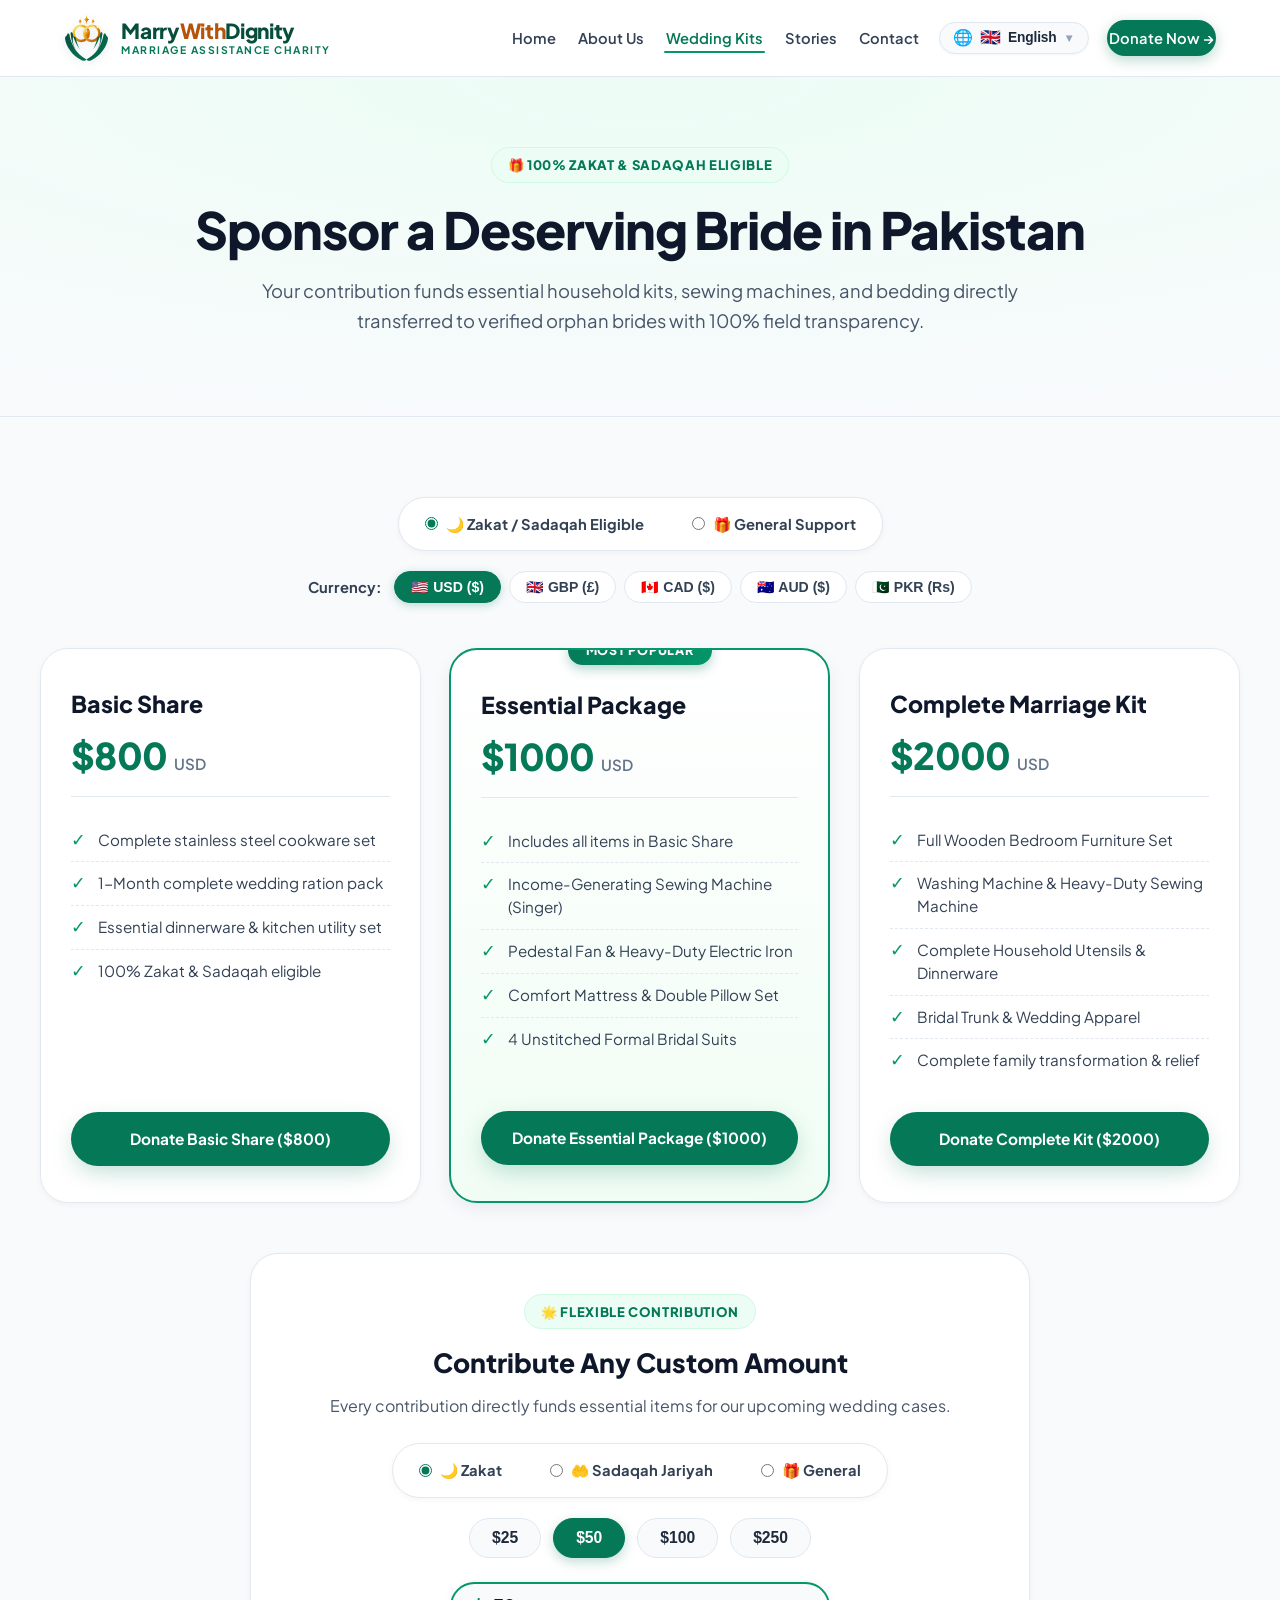
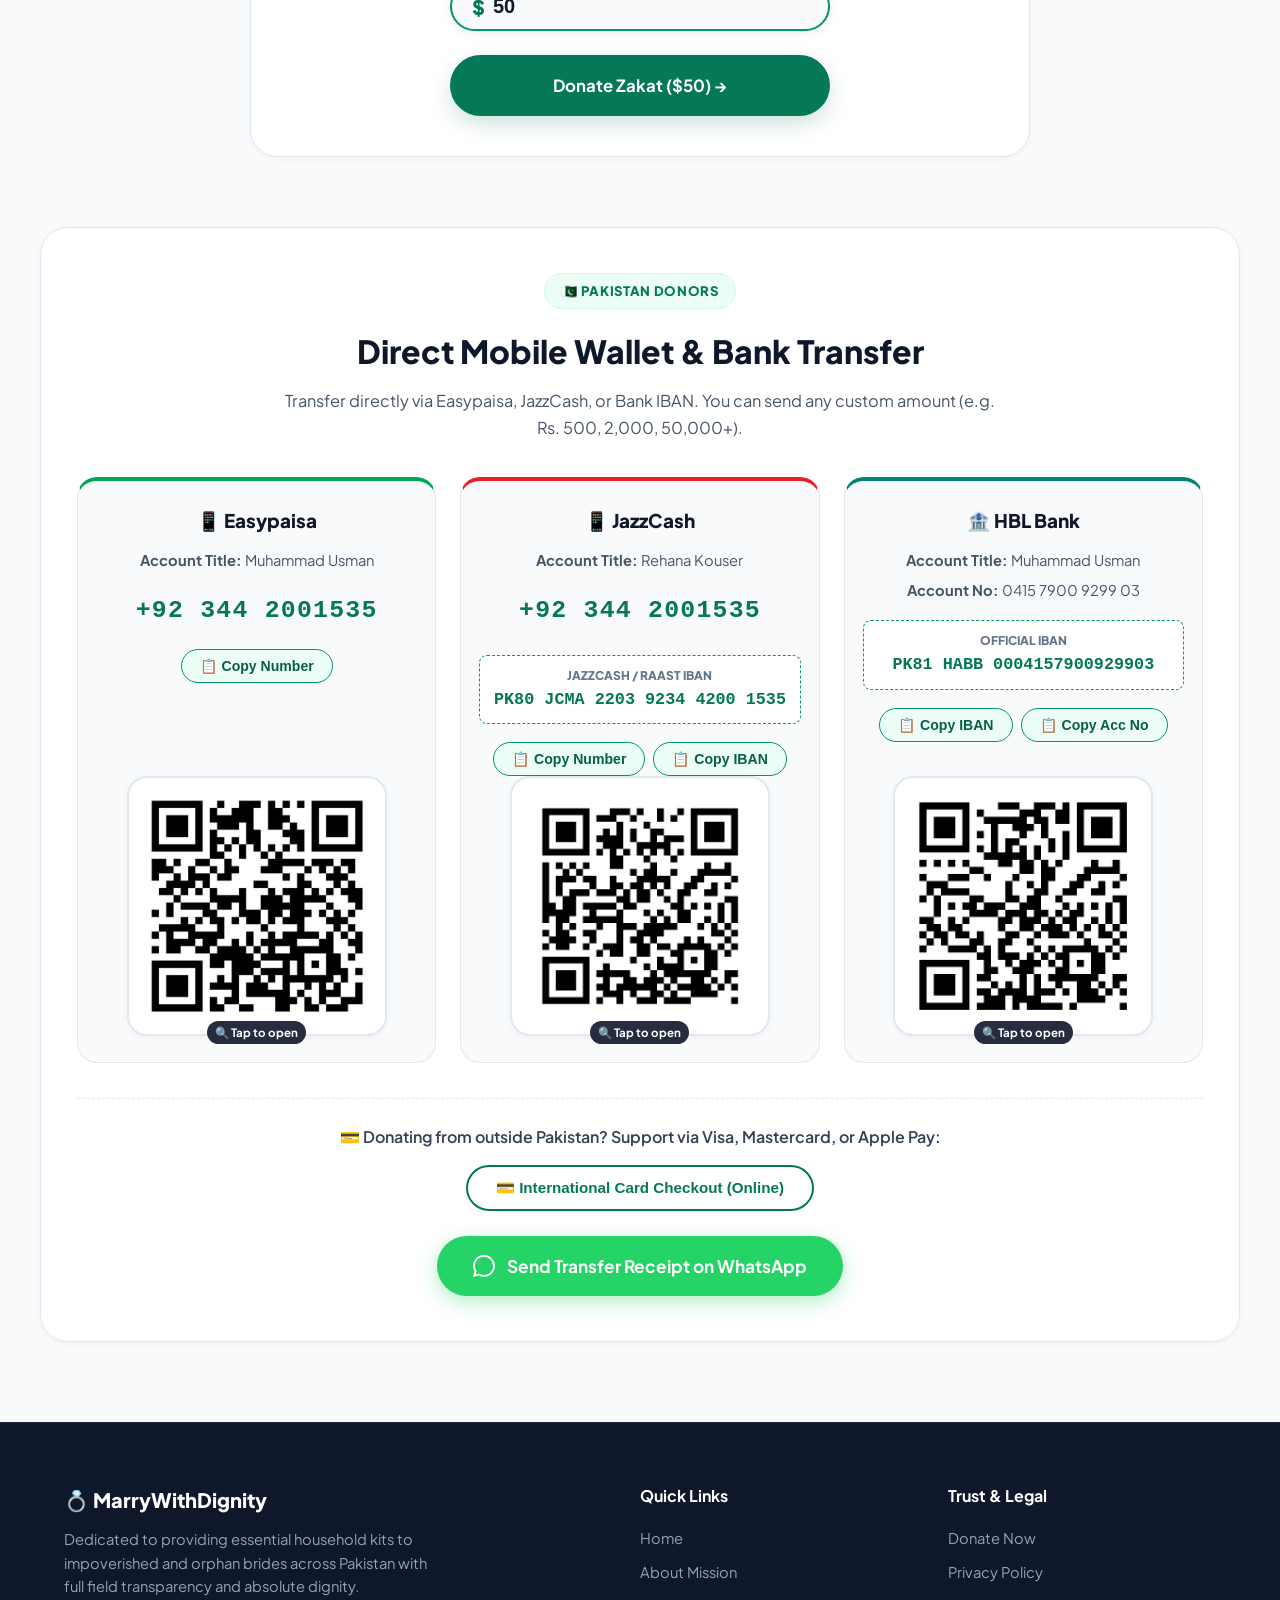
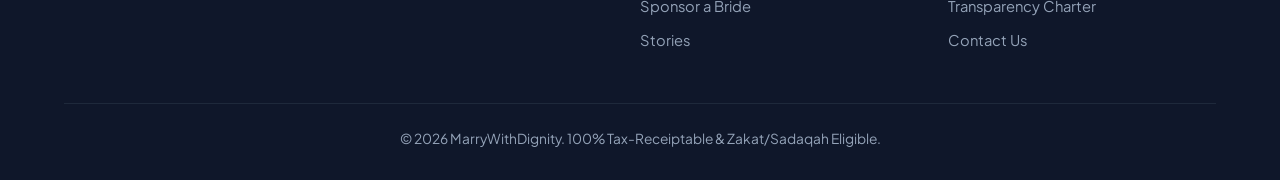
==== donate.html @ e6f86243 "Add files via upload" ====
<!DOCTYPE html>
<html lang="en">
<head>
  <meta charset="UTF-8">
  <meta name="viewport" content="width=device-width, initial-scale=1.0">
  <title>Donate &amp; Sponsor a Bride - MarryWithDignity (100% Zakat)</title>
  <meta name="description" content="Sponsor marriage kits for needy and orphan brides in Pakistan with MarryWithDignity. 100% Zakat &amp; Sadaqah eligible. Direct Easypaisa, JazzCash, HBL Bank, and International Card checkout.">
  <link rel="canonical" href="https://marrywithdignity.org/donate.html">

  <!-- Favicon & Brand Icons -->
  <link rel="icon" type="image/svg+xml" href="favicon.svg">
  <link rel="icon" type="image/png" sizes="32x32" href="favicon-32x32.png">
  <link rel="icon" type="image/png" sizes="16x16" href="favicon-16x16.png">
  <link rel="apple-touch-icon" sizes="180x180" href="apple-touch-icon.png">
  <link rel="shortcut icon" href="favicon.ico">
  <link rel="manifest" href="site.webmanifest">
  <meta name="theme-color" content="#065f46">

  <!-- Google Fonts -->
  <link rel="preconnect" href="https://fonts.googleapis.com">
  <link rel="preconnect" href="https://fonts.gstatic.com" crossorigin>
  <link href="https://fonts.googleapis.com/css2?family=Noto+Nastaliq+Urdu:wght@400;700&family=Plus+Jakarta+Sans:wght@400;500;600;700;800&display=swap" rel="stylesheet">
  <link rel="stylesheet" href="assets/rareui.css">
  <link rel="stylesheet" href="assets/language.css">
  
  <style>
    :root {
      --primary-900: #064e3b;
      --primary-800: #065f46;
      --primary-700: #047857;
      --primary-600: #059669;
      --primary-500: #10b981;
      --primary-100: #d1fae5;
      --primary-50: #ecfdf5;
      
      --accent-gold: #f59e0b;
      --accent-gold-dark: #b45309;
      
      --slate-900: #0f172a;
      --slate-800: #1e293b;
      --slate-700: #334155;
      --slate-600: #475569;
      --slate-500: #64748b;
      --slate-400: #94a3b8;
      --slate-200: #e2e8f0;
      --slate-100: #f1f5f9;
      --slate-50: #f8fafc;
      --white: #ffffff;
      
      --easypaisa-green: #00a651;
      --jazzcash-red: #ea1d24;
      --hbl-teal: #008276;
      --whatsapp-green: #25d366;

      --shadow-sm: 0 2px 6px 0 rgba(0, 0, 0, 0.04);
      --shadow-md: 0 6px 20px -2px rgba(15, 23, 42, 0.08);
      --shadow-lg: 0 12px 32px -4px rgba(15, 23, 42, 0.12);
      --shadow-primary: 0 8px 25px -4px rgba(4, 120, 87, 0.28);

      --radius-sm: 8px;
      --radius-md: 14px;
      --radius-lg: 20px;
      --radius-xl: 28px;
      --radius-full: 9999px;

      --transition-fast: 0.2s cubic-bezier(0.16, 1, 0.3, 1);
      --transition-normal: 0.3s cubic-bezier(0.16, 1, 0.3, 1);
    }

    *, *::before, *::after {
      box-sizing: border-box;
      margin: 0;
      padding: 0;
    }

    html {
      scroll-behavior: smooth;
      -webkit-text-size-adjust: 100%;
    }

    body {
      font-family: 'Plus Jakarta Sans', system-ui, -apple-system, sans-serif;
      font-size: 16px;
      line-height: 1.65;
      color: var(--slate-700);
      background-color: var(--slate-50);
      overflow-x: hidden;
      -webkit-font-smoothing: antialiased;
    }

    a {
      text-decoration: none;
      color: inherit;
      transition: color var(--transition-fast);
    }

    .container {
      width: 100%;
      max-width: 1200px;
      margin-left: auto;
      margin-right: auto;
      padding-left: 24px;
      padding-right: 24px;
    }

    .section-padding { padding: 80px 0; }
    .bg-white { background-color: var(--white); }
    .bg-light { background-color: var(--slate-50); }

    /* NAVBAR */
    .navbar {
      position: sticky;
      top: 0;
      background: rgba(255, 255, 255, 0.96);
      backdrop-filter: blur(12px);
      -webkit-backdrop-filter: blur(12px);
      border-bottom: 1px solid var(--slate-200);
      z-index: 1000;
      padding: 14px 0;
      width: 100%;
    }

    .nav-container {
      display: flex;
      justify-content: space-between;
      align-items: center;
      gap: 20px;
    }

    .nav-logo-link {
      display: inline-flex;
      align-items: center;
      text-decoration: none;
      flex-shrink: 0;
      gap: 12px;
    }

    .nav-logo {
      height: 48px;
      width: auto;
      object-fit: contain;
      transition: transform 0.2s ease;
      filter: drop-shadow(0 2px 5px rgba(6, 78, 59, 0.12));
    }

    .nav-logo-link:hover .nav-logo {
      transform: scale(1.06);
    }

    .nav-logo-brand {
      display: flex;
      flex-direction: column;
      justify-content: center;
      line-height: 1.15;
    }

    .nav-logo-title {
      font-size: 1.30rem;
      font-weight: 800;
      color: var(--primary-900);
      letter-spacing: -0.35px;
      font-family: 'Plus Jakarta Sans', sans-serif;
      line-height: 1.1;
      text-decoration: none;
      white-space: nowrap;
    }

    .nav-logo-title .text-gold {
      color: var(--accent-gold-dark, #b45309);
    }

    .nav-logo-tagline {
      font-size: 0.65rem;
      font-weight: 700;
      color: var(--primary-700);
      letter-spacing: 1.5px;
      text-transform: uppercase;
      font-family: 'Plus Jakarta Sans', sans-serif;
      margin-top: 2px;
      white-space: nowrap;
    }

    .nav-links {
      display: flex;
      gap: 18px;
      list-style: none;
      align-items: center;
    }

    .nav-links a {
      font-weight: 600;
      font-size: 0.92rem;
      color: var(--slate-700);
      padding: 6px 2px;
      position: relative;
      white-space: nowrap;
      transition: color var(--transition-fast);
    }

    .nav-links a:hover, .nav-links a.active {
      color: var(--primary-700);
    }

    .nav-links a.active::after {
      content: '';
      position: absolute;
      bottom: 0;
      left: 0;
      width: 100%;
      height: 2px;
      background: var(--primary-600);
      border-radius: 2px;
    }

    .nav-cta-btn {
      background: var(--primary-700);
      color: var(--white) !important;
      padding: 9px 20px;
      border-radius: var(--radius-full);
      font-weight: 700;
      font-size: 0.88rem;
      box-shadow: 0 4px 14px rgba(4, 120, 87, 0.28);
      transition: all var(--transition-normal);
      display: inline-flex;
      align-items: center;
      justify-content: center;
      gap: 6px;
      flex-shrink: 0;
      white-space: nowrap;
    }

    .nav-cta-btn:hover {
      background: var(--primary-800);
      transform: translateY(-2px);
      box-shadow: 0 6px 18px rgba(4, 120, 87, 0.38);
    }

    .mobile-menu-toggle {
      display: none;
      background: var(--slate-100);
      border: 1px solid var(--slate-200);
      color: var(--slate-800);
      font-size: 1.35rem;
      width: 44px;
      height: 44px;
      border-radius: 10px;
      cursor: pointer;
      align-items: center;
      justify-content: center;
      transition: all var(--transition-fast);
      outline: none;
      -webkit-tap-highlight-color: transparent;
    }

    .mobile-menu-toggle:hover, .mobile-menu-toggle:focus {
      background: var(--primary-50);
      border-color: var(--primary-200);
      color: var(--primary-700);
    }

    /* PAGE HERO */
    .page-hero {
      background: radial-gradient(100% 100% at 50% 0%, #ecfdf5 0%, #f8fafc 100%);
      padding: 70px 0 55px 0;
      text-align: center;
      border-bottom: 1px solid var(--slate-200);
    }

    .page-tag {
      display: inline-flex;
      align-items: center;
      gap: 6px;
      background: var(--primary-50);
      border: 1px solid var(--primary-100);
      color: var(--primary-700);
      font-size: 0.82rem;
      font-weight: 800;
      text-transform: uppercase;
      letter-spacing: 0.05em;
      padding: 6px 16px;
      border-radius: var(--radius-full);
      margin-bottom: 16px;
    }

    .page-title {
      font-size: clamp(2rem, 4.5vw, 3.2rem);
      font-weight: 800;
      color: var(--slate-900);
      letter-spacing: -0.02em;
      line-height: 1.2;
      margin-bottom: 16px;
    }

    .page-subtitle {
      color: var(--slate-600);
      font-size: clamp(1rem, 2vw, 1.15rem);
      max-width: 780px;
      margin: 0 auto 24px auto;
      line-height: 1.65;
    }

    /* PACKAGES CONTROLS */
    .pkg-controls {
      display: flex;
      flex-direction: column;
      align-items: center;
      gap: 20px;
      margin-bottom: 45px;
    }

    .donation-type-group {
      display: inline-flex;
      background: var(--white);
      border: 1px solid var(--slate-200);
      padding: 6px;
      border-radius: var(--radius-full);
      box-shadow: var(--shadow-sm);
      gap: 8px;
    }

    .donation-type-pill {
      display: inline-flex;
      align-items: center;
      gap: 8px;
      padding: 8px 20px;
      border-radius: var(--radius-full);
      font-size: 0.92rem;
      font-weight: 700;
      color: var(--slate-700);
      cursor: pointer;
      transition: all var(--transition-fast);
      user-select: none;
    }

    .donation-type-pill input[type="radio"] {
      accent-color: var(--primary-700);
    }

    .currency-switch-wrap {
      display: flex;
      align-items: center;
      gap: 8px;
      flex-wrap: wrap;
      justify-content: center;
    }

    .currency-lbl {
      font-size: 0.92rem;
      font-weight: 700;
      color: var(--slate-700);
      margin-right: 4px;
    }

    .curr-btn {
      background: var(--white);
      border: 1px solid var(--slate-200);
      color: var(--slate-700);
      padding: 7px 16px;
      border-radius: var(--radius-full);
      font-size: 0.88rem;
      font-weight: 700;
      cursor: pointer;
      transition: all var(--transition-fast);
    }

    .curr-btn:hover {
      border-color: var(--primary-500);
      color: var(--primary-700);
    }

    .curr-btn.active {
      background: var(--primary-700);
      color: var(--white);
      border-color: var(--primary-700);
      box-shadow: 0 2px 8px rgba(4, 120, 87, 0.25);
    }

    /* PRICING GRID */
    .pricing-grid {
      display: grid;
      grid-template-columns: repeat(3, 1fr);
      gap: 28px;
      margin-bottom: 50px;
      align-items: stretch;
    }

    .package-card {
      background: var(--white);
      border: 1px solid var(--slate-200);
      border-radius: var(--radius-xl);
      padding: 36px 30px;
      display: flex;
      flex-direction: column;
      position: relative;
      box-shadow: var(--shadow-sm);
      transition: all var(--transition-normal);
    }

    .package-card:hover {
      border-color: var(--primary-500);
      transform: translateY(-5px);
      box-shadow: var(--shadow-lg);
    }

    .package-card.featured {
      border: 2px solid var(--primary-600);
      box-shadow: var(--shadow-md);
      background: linear-gradient(180deg, #ffffff 0%, #f0fdf4 100%);
    }

    .featured-badge {
      position: absolute;
      top: -14px;
      left: 50%;
      transform: translateX(-50%);
      background: linear-gradient(135deg, var(--primary-700) 0%, #059669 100%);
      color: var(--white);
      font-size: 0.78rem;
      font-weight: 800;
      padding: 4px 18px;
      border-radius: var(--radius-full);
      text-transform: uppercase;
      letter-spacing: 0.06em;
      box-shadow: 0 4px 12px rgba(4, 120, 87, 0.3);
      white-space: nowrap;
    }

    .pkg-title {
      font-size: 1.45rem;
      font-weight: 800;
      color: var(--slate-900);
      margin-bottom: 12px;
    }

    .pkg-price-wrap {
      margin-bottom: 22px;
      padding-bottom: 18px;
      border-bottom: 1px solid var(--slate-200);
    }

    .pkg-price {
      font-size: 2.3rem;
      font-weight: 800;
      color: var(--primary-700);
      line-height: 1.1;
      letter-spacing: -0.02em;
    }

    .pkg-curr-label {
      font-size: 0.95rem;
      color: var(--slate-500);
      font-weight: 600;
      margin-left: 4px;
    }

    .pkg-features {
      list-style: none;
      margin-bottom: 30px;
      flex-grow: 1;
    }

    .pkg-features li {
      font-size: 0.95rem;
      color: var(--slate-700);
      padding: 10px 0;
      border-bottom: 1px dashed var(--slate-200);
      display: flex;
      align-items: flex-start;
      gap: 12px;
      line-height: 1.5;
    }

    .pkg-features li:last-child {
      border-bottom: none;
    }

    .check-icon {
      color: var(--primary-600);
      font-weight: 800;
      font-size: 1.1rem;
      flex-shrink: 0;
      line-height: 1;
      margin-top: 2px;
    }

    .package-btn {
      width: 100%;
      margin-top: auto;
      text-align: center;
      padding: 14px 20px;
      font-size: 0.96rem;
      font-weight: 700;
      border-radius: var(--radius-full);
      box-sizing: border-box;
      display: inline-block;
      background: var(--primary-700);
      color: var(--white) !important;
      transition: all var(--transition-normal);
      box-shadow: var(--shadow-primary);
    }

    .package-btn:hover {
      background: var(--primary-800);
      transform: translateY(-2px);
    }

    /* CUSTOM DONATION BOX */
    .custom-donate-card {
      background: var(--white);
      border: 1.5px solid var(--slate-200);
      border-radius: var(--radius-xl);
      padding: 40px 32px;
      max-width: 780px;
      margin: 0 auto;
      text-align: center;
      box-shadow: var(--shadow-sm);
    }

    .custom-donate-title {
      font-size: 1.65rem;
      font-weight: 800;
      color: var(--slate-900);
      margin-bottom: 8px;
    }

    .custom-donate-desc {
      font-size: 1rem;
      color: var(--slate-600);
      margin-bottom: 24px;
    }

    .custom-presets {
      display: flex;
      justify-content: center;
      gap: 12px;
      flex-wrap: wrap;
      margin-bottom: 24px;
    }

    .preset-btn {
      background: var(--slate-50);
      border: 1.5px solid var(--slate-200);
      color: var(--slate-800);
      padding: 10px 22px;
      border-radius: var(--radius-full);
      font-weight: 700;
      font-size: 0.98rem;
      cursor: pointer;
      transition: all var(--transition-fast);
    }

    .preset-btn:hover {
      border-color: var(--primary-600);
      background: var(--white);
    }

    .preset-btn.active {
      background: var(--primary-700);
      color: var(--white);
      border-color: var(--primary-700);
      box-shadow: 0 4px 12px rgba(4, 120, 87, 0.25);
    }

    .input-amount-wrapper {
      max-width: 380px;
      margin: 0 auto 24px auto;
      position: relative;
      display: flex;
      align-items: center;
      background: var(--slate-50);
      border: 2px solid var(--primary-600);
      border-radius: var(--radius-full);
      padding: 6px 20px;
      box-shadow: 0 2px 10px rgba(4, 120, 87, 0.1);
    }

    .currency-symbol-tag {
      font-size: 1.25rem;
      font-weight: 800;
      color: var(--primary-700);
      margin-right: 8px;
    }

    .custom-amount-input {
      width: 100%;
      border: none;
      background: transparent;
      outline: none;
      font-size: 1.25rem;
      font-weight: 800;
      color: var(--slate-900);
    }

    .btn-primary {
      display: inline-flex;
      align-items: center;
      justify-content: center;
      gap: 10px;
      background: var(--primary-700);
      color: var(--white) !important;
      font-weight: 700;
      font-size: 1.05rem;
      padding: 15px 34px;
      border-radius: var(--radius-full);
      box-shadow: var(--shadow-primary);
      transition: all var(--transition-normal);
      border: 2px solid transparent;
      cursor: pointer;
    }

    .btn-primary:hover {
      background: var(--primary-800);
      transform: translateY(-2px);
    }

    /* PAYMENT METHODS CONTAINER */
    .payment-container-box {
      background: var(--white);
      border: 1px solid var(--slate-200);
      border-radius: var(--radius-xl);
      padding: 45px 36px;
      box-shadow: var(--shadow-sm);
    }

    .payment-grid {
      display: grid;
      grid-template-columns: repeat(3, 1fr);
      gap: 24px;
      margin-top: 35px;
      margin-bottom: 35px;
    }

    .pay-card {
      background: var(--slate-50);
      border: 1.5px solid var(--slate-200);
      border-radius: var(--radius-lg);
      padding: 24px 18px 22px 18px;
      text-align: center;
      transition: all var(--transition-normal);
      display: flex;
      flex-direction: column;
      align-items: center;
      height: 100%;
      box-sizing: border-box;
    }

    .pay-card:hover {
      transform: translateY(-4px);
      box-shadow: var(--shadow-md);
    }

    .pay-card.easypaisa { border-top: 4px solid var(--easypaisa-green); }
    .pay-card.jazzcash { border-top: 4px solid var(--jazzcash-red); }
    .pay-card.hbl { border-top: 4px solid var(--hbl-teal); }

    .pay-badge {
      font-size: 1.18rem;
      font-weight: 800;
      color: var(--slate-900);
      margin-bottom: 12px;
    }

    .pay-meta {
      font-size: 0.92rem;
      color: var(--slate-600);
      margin-bottom: 6px;
    }

    .pay-number-highlight {
      font-size: 1.55rem;
      font-weight: 800;
      color: var(--primary-700);
      letter-spacing: 0.05em;
      margin: 12px 0;
      font-family: monospace;
    }

    .iban-box {
      background: var(--white);
      border: 1px dashed var(--primary-600);
      border-radius: var(--radius-sm);
      padding: 10px;
      margin: 12px 0;
      width: 100%;
    }

    .iban-lbl {
      font-size: 0.75rem;
      text-transform: uppercase;
      font-weight: 800;
      color: var(--slate-500);
    }

    .iban-val {
      font-family: monospace;
      font-size: 1.05rem;
      font-weight: 800;
      color: var(--primary-700);
      word-break: break-all;
    }

    .copy-btn {
      display: inline-flex;
      align-items: center;
      justify-content: center;
      gap: 6px;
      background: var(--primary-50);
      border: 1px solid var(--primary-600);
      color: var(--primary-800);
      padding: 8px 18px;
      border-radius: var(--radius-full);
      font-size: 0.88rem;
      font-weight: 700;
      cursor: pointer;
      transition: all var(--transition-fast);
      margin-top: 6px;
    }

    .copy-btn:hover {
      background: var(--primary-700);
      color: var(--white);
    }

    .qr-frame {
      background: var(--white);
      border: 2px solid var(--slate-200);
      border-radius: var(--radius-lg);
      padding: 10px;
      margin-top: auto;
      margin-bottom: 4px;
      box-shadow: var(--shadow-sm);
      width: 100%;
      max-width: 260px;
      aspect-ratio: 1 / 1;
      height: auto;
      display: flex;
      flex-direction: column;
      align-items: center;
      justify-content: center;
      cursor: pointer;
      position: relative;
      box-sizing: border-box;
      transition: transform 0.2s ease, box-shadow 0.2s ease, border-color 0.2s ease;
    }

    .qr-frame:hover {
      transform: translateY(-3px) scale(1.02);
      box-shadow: 0 10px 25px -5px rgba(0, 0, 0, 0.12), 0 8px 10px -6px rgba(0, 0, 0, 0.08);
      border-color: var(--primary-600);
    }

    .qr-frame img {
      width: 100%;
      height: 100%;
      object-fit: contain;
      border-radius: 6px;
      display: block;
    }

    .qr-hint {
      position: absolute;
      bottom: -10px;
      background: var(--slate-900);
      color: var(--white);
      font-size: 0.72rem;
      font-weight: 700;
      padding: 2px 8px;
      border-radius: var(--radius-full);
      opacity: 0.9;
      pointer-events: none;
      white-space: nowrap;
      transition: opacity 0.2s ease, transform 0.2s ease;
      box-shadow: var(--shadow-xs);
    }

    .qr-frame:hover .qr-hint {
      opacity: 1;
      transform: translateY(-2px);
      background: var(--primary-700);
    }

    .whatsapp-btn {
      display: inline-flex;
      align-items: center;
      justify-content: center;
      gap: 12px;
      background: var(--whatsapp-green);
      color: var(--white) !important;
      font-size: 1.08rem;
      font-weight: 700;
      padding: 16px 36px;
      border-radius: var(--radius-full);
      box-shadow: 0 6px 20px rgba(37, 211, 102, 0.35);
      transition: all var(--transition-normal);
      max-width: 480px;
      margin: 0 auto;
    }

    .whatsapp-btn:hover {
      background: #20bd5a;
      transform: translateY(-2px);
    }

    /* MODAL */
    .modal-overlay {
      position: fixed;
      top: 0;
      left: 0;
      width: 100%;
      height: 100%;
      background: rgba(15, 23, 42, 0.65);
      backdrop-filter: blur(6px);
      z-index: 2000;
      display: none;
      align-items: center;
      justify-content: center;
      padding: 20px;
    }

    .modal-overlay.active { display: flex; }

    .modal-card {
      background: var(--white);
      border-radius: var(--radius-xl);
      padding: 36px 32px;
      max-width: 520px;
      width: 100%;
      position: relative;
      box-shadow: var(--shadow-lg);
    }

    .modal-close {
      position: absolute;
      top: 18px;
      right: 18px;
      background: var(--slate-100);
      border: none;
      width: 36px;
      height: 36px;
      border-radius: 50%;
      font-size: 1.2rem;
      color: var(--slate-600);
      cursor: pointer;
      display: flex;
      align-items: center;
      justify-content: center;
      transition: all var(--transition-fast);
      z-index: 10;
    }

    .modal-close:hover {
      background: var(--slate-200);
      color: var(--slate-900);
      transform: rotate(90deg);
    }

    /* JUMBO FULLSCREEN QR MODAL */
    .qr-modal-jumbo {
      max-width: min(94vw, 560px) !important;
      text-align: center;
      padding: 36px 28px 32px 28px !important;
      border-radius: var(--radius-2xl) !important;
      box-shadow: 0 25px 60px -15px rgba(0, 0, 0, 0.4) !important;
    }

    .qr-modal-badge {
      font-size: 1.45rem;
      font-weight: 800;
      color: var(--slate-900);
      margin-bottom: 4px;
    }

    .qr-modal-title {
      color: var(--slate-600);
      font-size: 1.05rem;
      margin-bottom: 18px;
    }

    .qr-modal-frame {
      background: var(--white);
      border: 3px solid var(--slate-200);
      border-radius: var(--radius-xl);
      padding: 16px;
      display: inline-flex;
      align-items: center;
      justify-content: center;
      box-shadow: 0 12px 30px -8px rgba(0, 0, 0, 0.15);
      margin: 0 auto 18px auto;
      width: 100%;
      max-width: 440px;
      aspect-ratio: 1 / 1;
      box-sizing: border-box;
    }

    .qr-modal-frame img {
      width: 100%;
      height: 100%;
      aspect-ratio: 1 / 1;
      object-fit: contain;
      border-radius: 8px;
      display: block;
    }

    .qr-modal-number {
      font-size: 1.55rem;
      font-weight: 800;
      color: var(--primary-700);
      font-family: monospace;
      letter-spacing: 0.05em;
      margin-bottom: 20px;
      word-break: break-all;
    }

    .qr-modal-actions {
      display: flex;
      gap: 12px;
      justify-content: center;
      flex-wrap: wrap;
    }

    /* INTERNATIONAL CARD CHECKOUT MODAL */
    .checkout-modal-card {
      max-width: min(94vw, 580px) !important;
      padding: 32px 28px !important;
      border-radius: var(--radius-2xl) !important;
      max-height: 90vh;
      overflow-y: auto;
    }

    .checkout-tabs {
      display: flex;
      gap: 8px;
      background: var(--slate-100);
      padding: 5px;
      border-radius: var(--radius-lg);
      margin: 18px 0 20px 0;
    }

    .checkout-tab-btn {
      flex: 1;
      padding: 10px 14px;
      border: none;
      background: transparent;
      font-size: 0.92rem;
      font-weight: 700;
      color: var(--slate-600);
      border-radius: var(--radius-md);
      cursor: pointer;
      transition: all var(--transition-fast);
      display: flex;
      align-items: center;
      justify-content: center;
      gap: 6px;
    }

    .checkout-tab-btn.active {
      background: var(--white);
      color: var(--primary-800);
      box-shadow: var(--shadow-sm);
    }

    .checkout-amount-grid {
      display: grid;
      grid-template-columns: repeat(4, 1fr);
      gap: 8px;
      margin-bottom: 14px;
    }

    .checkout-amount-btn {
      padding: 10px 6px;
      background: var(--white);
      border: 1.5px solid var(--slate-200);
      border-radius: var(--radius-md);
      font-weight: 700;
      font-size: 0.95rem;
      color: var(--slate-700);
      cursor: pointer;
      transition: all var(--transition-fast);
    }

    .checkout-amount-btn.active, .checkout-amount-btn:hover {
      border-color: var(--primary-600);
      background: var(--primary-50);
      color: var(--primary-800);
    }

    .checkout-input-row {
      display: grid;
      grid-template-columns: 1fr 1fr;
      gap: 12px;
    }

    .checkout-input-group {
      margin-bottom: 14px;
      text-align: left;
    }

    .checkout-input-group label {
      display: block;
      font-size: 0.82rem;
      font-weight: 700;
      color: var(--slate-700);
      margin-bottom: 6px;
    }

    .checkout-input {
      width: 100%;
      padding: 11px 14px;
      border: 1.5px solid var(--slate-200);
      border-radius: var(--radius-md);
      font-size: 0.95rem;
      color: var(--slate-800);
      background: var(--white);
      box-sizing: border-box;
      transition: border-color var(--transition-fast);
    }

    .checkout-input:focus {
      outline: none;
      border-color: var(--primary-600);
      box-shadow: 0 0 0 3px rgba(16, 185, 129, 0.15);
    }

    .checkout-badge-row {
      display: flex;
      align-items: center;
      justify-content: center;
      gap: 16px;
      margin-top: 14px;
      font-size: 0.78rem;
      color: var(--slate-500);
      font-weight: 600;
      flex-wrap: wrap;
    }

    /* FOOTER */
    footer {
      background: var(--slate-900);
      color: var(--slate-400);
      padding: 60px 0 30px 0;
      font-size: 0.92rem;
      border-top: 1px solid var(--slate-800);
    }

    .footer-grid {
      display: grid;
      grid-template-columns: 2fr 1fr 1fr;
      gap: 40px;
      margin-bottom: 40px;
    }

    .footer-brand p {
      margin-top: 12px;
      max-width: 380px;
      line-height: 1.6;
    }

    .footer-links h5 {
      color: var(--white);
      font-size: 1rem;
      margin-bottom: 16px;
    }

    .footer-links ul { list-style: none; }
    .footer-links li { margin-bottom: 10px; }
    .footer-links a:hover { color: var(--white); }

    .footer-bottom {
      text-align: center;
      padding-top: 24px;
      border-top: 1px solid var(--slate-800);
      font-size: 0.86rem;
    }

    /* RESPONSIVE */
    @keyframes navSlideDown {
      from {
        opacity: 0;
        transform: translateY(-8px);
      }
      to {
        opacity: 1;
        transform: translateY(0);
      }
    }

    @media (max-width: 1024px) {
      .navbar { padding: 10px 0; }
      .mobile-menu-toggle { display: flex; }

      .nav-links {
        position: absolute;
        top: 100%;
        left: 0;
        right: 0;
        width: 100%;
        background: var(--white);
        flex-direction: column;
        align-items: stretch;
        gap: 0;
        padding: 16px 24px 24px 24px;
        border-bottom: 2px solid var(--primary-600);
        box-shadow: var(--shadow-lg);
        display: none;
        z-index: 1001;
      }

      .nav-links.active {
        display: flex;
        animation: navSlideDown 0.22s cubic-bezier(0.16, 1, 0.3, 1) forwards;
      }

      .nav-links li {
        width: 100%;
        border-bottom: 1px solid var(--slate-100);
      }
      .nav-links li:last-child {
        border-bottom: none;
      }
      .nav-links a {
        display: block;
        padding: 13px 4px;
        font-size: 1.02rem;
      }
      .nav-links a.active::after {
        display: none;
      }
      .nav-cta-btn {
        display: flex;
        align-items: center;
        justify-content: center;
        text-align: center;
        margin-top: 14px;
        padding: 13px 20px;
        width: 100%;
        box-sizing: border-box;
        white-space: nowrap;
      }

      .pricing-grid, .payment-grid { grid-template-columns: repeat(2, 1fr); }
      .footer-grid { grid-template-columns: 1fr 1fr; }
    }

    @media (max-width: 768px) {
      .section-padding { padding: 55px 0; }
      .pricing-grid, .payment-grid { grid-template-columns: 1fr; gap: 18px; }
      .package-card, .pay-card, .custom-donate-card, .payment-container-box { padding: 24px 20px; }
      .footer-grid { grid-template-columns: 1fr; gap: 30px; }
    }

    @media (max-width: 480px) {
      .container { padding-left: 16px; padding-right: 16px; }
      .nav-logo { height: 38px; }
      .nav-logo-title { font-size: 1.08rem; }
      .nav-logo-tagline { font-size: 0.54rem; letter-spacing: 0.8px; }
      .donation-type-group { flex-direction: column; width: 100%; border-radius: var(--radius-lg); }
      .donation-type-pill { width: 100%; justify-content: center; }
      .custom-presets { gap: 8px; }
      .preset-btn { padding: 8px 16px; font-size: 0.88rem; }
      .whatsapp-btn { width: 100%; font-size: 0.98rem; padding: 14px 20px; }
    }
  </style>
</head>
<body>

  <!-- STICKY NAVBAR -->
  <nav class="navbar">
    <div class="container nav-container">
      <a href="index.html" class="nav-logo-link">
        <img src="images/logo-icon.svg" alt="MarryWithDignity Logo" class="nav-logo">
        <div class="nav-logo-brand">
          <span class="nav-logo-title">Marry<span class="text-gold">With</span>Dignity</span>
          <span class="nav-logo-tagline">Marriage Assistance Charity</span>
        </div>
      </a>

      <button class="mobile-menu-toggle" id="mobileMenuBtn" aria-label="Toggle Menu">
        <span>☰</span>
      </button>

      <ul class="nav-links" id="navLinks">
        <li><a href="index.html">Home</a></li>
        <li><a href="about.html">About Us</a></li>
        <li><a href="donate.html" class="active">Wedding Kits</a></li>
        <li><a href="stories.html">Stories</a></li>
        <li><a href="contact.html">Contact</a></li>
        <li class="nav-lang-item">
          <div class="lang-selector-wrapper"></div>
        </li>
        <li><a href="donate.html" class="nav-cta-btn">Donate Now →</a></li>
      </ul>
    </div>
  </nav>

  <!-- PAGE HERO -->
  <header class="page-hero">
    <div class="container">
      <div class="page-tag">🎁 100% ZAKAT &amp; SADAQAH ELIGIBLE</div>
      <h1 class="page-title">Sponsor a Deserving Bride in Pakistan</h1>
      <p class="page-subtitle">
        Your contribution funds essential household kits, sewing machines, and bedding directly transferred to verified orphan brides with 100% field transparency.
      </p>
    </div>
  </header>

  <!-- MAIN DONATION CONTENT -->
  <main class="container section-padding">

    <!-- CONTROLS -->
    <div class="pkg-controls">
      <!-- DONATION TYPE SELECTOR -->
      <div class="donation-type-group">
        <label class="donation-type-pill">
          <input type="radio" name="donation_type_pkg" value="Zakat" checked>
          <span>🌙 Zakat / Sadaqah Eligible</span>
        </label>
        <label class="donation-type-pill">
          <input type="radio" name="donation_type_pkg" value="General Support">
          <span>🎁 General Support</span>
        </label>
      </div>

      <!-- MULTI-CURRENCY SWITCHER -->
      <div class="currency-switch-wrap">
        <span class="currency-lbl">Currency:</span>
        <button class="curr-btn active" data-curr="USD" onclick="switchCurrency('USD')">🇺🇸 USD ($)</button>
        <button class="curr-btn" data-curr="GBP" onclick="switchCurrency('GBP')">🇬🇧 GBP (£)</button>
        <button class="curr-btn" data-curr="CAD" onclick="switchCurrency('CAD')">🇨🇦 CAD ($)</button>
        <button class="curr-btn" data-curr="AUD" onclick="switchCurrency('AUD')">🇦🇺 AUD ($)</button>
        <button class="curr-btn" data-curr="PKR" onclick="switchCurrency('PKR')">🇵🇰 PKR (Rs)</button>
      </div>
    </div>

    <!-- 3 PRICING TIERS -->
    <div class="pricing-grid">
      <!-- TIER 1 -->
      <div class="package-card">
        <h3 class="pkg-title">Basic Share</h3>
        <div class="pkg-price-wrap">
          <span class="pkg-price" data-usd="800" data-gbp="630" data-cad="1,100" data-aud="1,200" data-pkr="225,000">$800</span>
          <span class="pkg-curr-label">USD</span>
        </div>
        <ul class="pkg-features">
          <li><span class="check-icon">✓</span> Complete stainless steel cookware set</li>
          <li><span class="check-icon">✓</span> 1-Month complete wedding ration pack</li>
          <li><span class="check-icon">✓</span> Essential dinnerware &amp; kitchen utility set</li>
          <li><span class="check-icon">✓</span> 100% Zakat &amp; Sadaqah eligible</li>
        </ul>
        <a href="#payment-methods" class="package-btn package-btn-action" data-usd="800" data-gbp="630" data-cad="1,100" data-aud="1,200" data-pkr="225,000">
          Donate Basic Share ($800)
        </a>
      </div>

      <!-- TIER 2 (FEATURED) -->
      <div class="package-card featured">
        <div class="featured-badge">Most Popular</div>
        <h3 class="pkg-title">Essential Package</h3>
        <div class="pkg-price-wrap">
          <span class="pkg-price" data-usd="1000" data-gbp="790" data-cad="1,350" data-aud="1,500" data-pkr="280,000">$1000</span>
          <span class="pkg-curr-label">USD</span>
        </div>
        <ul class="pkg-features">
          <li><span class="check-icon">✓</span> Includes all items in Basic Share</li>
          <li><span class="check-icon">✓</span> Income-Generating Sewing Machine (Singer)</li>
          <li><span class="check-icon">✓</span> Pedestal Fan &amp; Heavy-Duty Electric Iron</li>
          <li><span class="check-icon">✓</span> Comfort Mattress &amp; Double Pillow Set</li>
          <li><span class="check-icon">✓</span> 4 Unstitched Formal Bridal Suits</li>
        </ul>
        <a href="#payment-methods" class="package-btn package-btn-action" data-usd="1000" data-gbp="790" data-cad="1,350" data-aud="1,500" data-pkr="280,000">
          Donate Essential Package ($1000)
        </a>
      </div>

      <!-- TIER 3 -->
      <div class="package-card">
        <h3 class="pkg-title">Complete Marriage Kit</h3>
        <div class="pkg-price-wrap">
          <span class="pkg-price" data-usd="2000" data-gbp="1,580" data-cad="2,700" data-aud="3,000" data-pkr="560,000">$2000</span>
          <span class="pkg-curr-label">USD</span>
        </div>
        <ul class="pkg-features">
          <li><span class="check-icon">✓</span> Full Wooden Bedroom Furniture Set</li>
          <li><span class="check-icon">✓</span> Washing Machine &amp; Heavy-Duty Sewing Machine</li>
          <li><span class="check-icon">✓</span> Complete Household Utensils &amp; Dinnerware</li>
          <li><span class="check-icon">✓</span> Bridal Trunk &amp; Wedding Apparel</li>
          <li><span class="check-icon">✓</span> Complete family transformation &amp; relief</li>
        </ul>
        <a href="#payment-methods" class="package-btn package-btn-action" data-usd="2000" data-gbp="1,580" data-cad="2,700" data-aud="3,000" data-pkr="560,000">
          Donate Complete Kit ($2000)
        </a>
      </div>
    </div>

    <!-- CUSTOM DONATION BOX -->
    <div class="custom-donate-card" style="margin-bottom: 70px;">
      <div class="page-tag" style="margin-bottom: 12px;">🌟 FLEXIBLE CONTRIBUTION</div>
      <h3 class="custom-donate-title">Contribute Any Custom Amount</h3>
      <p class="custom-donate-desc">Every contribution directly funds essential items for our upcoming wedding cases.</p>

      <!-- TYPE SELECTOR -->
      <div class="donation-type-group" style="margin-bottom: 20px;">
        <label class="donation-type-pill">
          <input type="radio" name="donation_type_custom" value="Zakat" checked onchange="updateCustomDonateBtn()">
          <span>🌙 Zakat</span>
        </label>
        <label class="donation-type-pill">
          <input type="radio" name="donation_type_custom" value="Sadaqah" onchange="updateCustomDonateBtn()">
          <span>🤲 Sadaqah Jariyah</span>
        </label>
        <label class="donation-type-pill">
          <input type="radio" name="donation_type_custom" value="General Support" onchange="updateCustomDonateBtn()">
          <span>🎁 General</span>
        </label>
      </div>

      <!-- PRESET CHIPS -->
      <div class="custom-presets">
        <button type="button" class="preset-btn" onclick="selectPresetAmount(25, this)">$25</button>
        <button type="button" class="preset-btn active" onclick="selectPresetAmount(50, this)">$50</button>
        <button type="button" class="preset-btn" onclick="selectPresetAmount(100, this)">$100</button>
        <button type="button" class="preset-btn" onclick="selectPresetAmount(250, this)">$250</button>
      </div>

      <!-- AMOUNT INPUT -->
      <div class="input-amount-wrapper">
        <span class="currency-symbol-tag" id="customCurrencySymbol">$</span>
        <input type="number" id="customAmountInput" value="50" oninput="updateCustomDonateBtn()" placeholder="Enter amount" class="custom-amount-input">
      </div>

      <!-- CTA BUTTON -->
      <a href="#payment-methods" id="customDonateBtn" class="btn-primary" style="width: 100%; max-width: 380px;">
        <span>Donate Zakat ($50) →</span>
      </a>
    </div>

    <!-- DIRECT PAKISTANI PAYMENT METHODS -->
    <div id="payment-methods" class="payment-container-box">
      <div style="text-align: center; max-width: 720px; margin: 0 auto 30px auto;">
        <div class="page-tag">🇵🇰 PAKISTAN DONORS</div>
        <h2 style="font-size: 2rem; font-weight: 800; color: var(--slate-900); margin-bottom: 10px;">Direct Mobile Wallet &amp; Bank Transfer</h2>
        <p style="color: var(--slate-600); font-size: 1.02rem;">
          Transfer directly via Easypaisa, JazzCash, or Bank IBAN. You can send any custom amount (e.g. Rs. 500, 2,000, 50,000+).
        </p>
      </div>

      <!-- 3 PAYMENT CARDS -->
      <div class="payment-grid">
        <!-- EASYPAISA -->
        <div class="pay-card easypaisa">
          <div class="pay-badge">📱 Easypaisa</div>
          <div class="pay-meta"><strong>Account Title:</strong> Muhammad Usman</div>
          <div class="pay-number-highlight">+92 344 2001535</div>
          <button type="button" class="copy-btn" onclick="copyToClipboard('+923442001535', this)">📋 Copy Number</button>
          <div class="qr-frame" onclick="openQrModal('📱 Easypaisa', 'Muhammad Usman', '+92 344 2001535', 'images/easypaisa-qr.png', '+923442001535')" title="Click to open full QR Code">
            <img src="images/easypaisa-qr.png" alt="Easypaisa QR Code">
            <span class="qr-hint">🔍 Tap to open</span>
          </div>
        </div>

        <!-- JAZZCASH -->
        <div class="pay-card jazzcash">
          <div class="pay-badge">📱 JazzCash</div>
          <div class="pay-meta"><strong>Account Title:</strong> Rehana Kouser</div>
          <div class="pay-number-highlight">+92 344 2001535</div>
          <div class="iban-box">
            <div class="iban-lbl">JazzCash / Raast IBAN</div>
            <div class="iban-val">PK80 JCMA 2203 9234 4200 1535</div>
          </div>
          <div style="display: flex; gap: 8px; flex-wrap: wrap; justify-content: center;">
            <button type="button" class="copy-btn" onclick="copyToClipboard('+923442001535', this)">📋 Copy Number</button>
            <button type="button" class="copy-btn" onclick="copyToClipboard('PK80JCMA2203923442001535', this)">📋 Copy IBAN</button>
          </div>
          <div class="qr-frame" onclick="openQrModal('📱 JazzCash', 'Rehana Kouser', '+92 344 2001535', 'images/jazzcash-qr.png', 'PK80JCMA2203923442001535')" title="Click to open full QR Code">
            <img src="images/jazzcash-qr.png" alt="JazzCash QR Code">
            <span class="qr-hint">🔍 Tap to open</span>
          </div>
        </div>

        <!-- HBL BANK -->
        <div class="pay-card hbl">
          <div class="pay-badge">🏦 HBL Bank</div>
          <div class="pay-meta"><strong>Account Title:</strong> Muhammad Usman</div>
          <div class="pay-meta"><strong>Account No:</strong> 0415 7900 9299 03</div>
          
          <div class="iban-box">
            <div class="iban-lbl">Official IBAN</div>
            <div class="iban-val">PK81 HABB 0004157900929903</div>
          </div>

          <div style="display: flex; gap: 8px; flex-wrap: wrap; justify-content: center;">
            <button type="button" class="copy-btn" onclick="copyToClipboard('PK81HABB0004157900929903', this)">📋 Copy IBAN</button>
            <button type="button" class="copy-btn" onclick="copyToClipboard('04157900929903', this)">📋 Copy Acc No</button>
          </div>

          <div class="qr-frame" onclick="openQrModal('🏦 HBL Bank', 'Muhammad Usman', 'PK81 HABB 0004157900929903', 'images/hbl-qr.png', 'PK81HABB0004157900929903')" title="Click to open full QR Code">
            <img src="images/hbl-qr.png" alt="HBL QR Code">
            <span class="qr-hint">🔍 Tap to open</span>
          </div>
        </div>
      </div>

      <!-- INTERNATIONAL CARD MODAL TRIGGER -->
      <div style="text-align: center; padding-top: 25px; border-top: 1px dashed var(--slate-200); margin-bottom: 25px;">
        <p style="color: var(--slate-700); font-weight: 600; margin-bottom: 14px;">
          💳 Donating from outside Pakistan? Support via Visa, Mastercard, or Apple Pay:
        </p>
        <button type="button" onclick="openCardModal()" class="btn-primary" style="font-size: 0.95rem; padding: 12px 28px; background: var(--white); color: var(--primary-700) !important; border: 2px solid var(--primary-700); box-shadow: var(--shadow-sm);">
          💳 International Card Checkout (Online)
        </button>
      </div>

      <!-- WHATSAPP RECEIPT BUTTON -->
      <div style="text-align: center;">
        <a href="https://wa.me/923001801535?text=Assalam-o-Alaikum,%20I%20have%20sent%20a%20donation%20for%20MarryWithDignity.%20Here%20is%20my%20payment%20proof/receipt." target="_blank" rel="noopener noreferrer" class="whatsapp-btn">
          <svg xmlns="http://www.w3.org/2000/svg" width="22" height="22" fill="currentColor" viewBox="0 0 16 16">
            <path d="M13.601 2.326A7.854 7.854 0 0 0 7.994 0C3.627 0 .068 3.558.064 7.926c0 1.399.366 2.76 1.057 3.965L0 16l4.204-1.102a7.933 7.933 0 0 0 3.79.965h.004c4.368 0 7.926-3.558 7.93-7.93A7.898 7.898 0 0 0 13.6 2.326zM7.994 14.521a6.573 6.573 0 0 1-3.356-.92l-.24-.144-2.494.654.666-2.433-.156-.251a6.56 6.56 0 0 1-1.007-3.505c0-3.626 2.957-6.584 6.591-6.584a6.56 6.56 0 0 1 4.66 1.931 6.557 6.557 0 0 1 1.928 4.66c-.004 3.639-2.961 6.592-6.592 6.592z"/>
          </svg>
          <span>Send Transfer Receipt on WhatsApp</span>
        </a>
      </div>
    </div>

  </main>

  <!-- MODAL: INTERNATIONAL CARD & REMITTANCE CHECKOUT -->
  <div id="cardModal" class="modal-overlay" onclick="handleCardModalBackdrop(event)">
    <div class="modal-card checkout-modal-card">
      <button type="button" class="modal-close" onclick="closeCardModal()" aria-label="Close modal">✕</button>

      <!-- CHECKOUT FORM VIEW -->
      <div id="checkoutFormView">
        <div style="text-align: center; margin-bottom: 6px;">
          <div style="font-size: 1.4rem; font-weight: 800; color: var(--slate-900); margin-bottom: 4px;">
            💳 International Donation Checkout
          </div>
          <p style="font-size: 0.92rem; color: var(--slate-600); margin-bottom: 0;">
            Secure card payment &amp; bank wire from USA, UK, Canada, UAE, Europe &amp; Worldwide.
          </p>
        </div>

        <!-- TABS -->
        <div class="checkout-tabs">
          <button type="button" class="checkout-tab-btn active" id="tabBtnCard" onclick="switchCheckoutTab('card')">
            <span>💳 Credit / Debit Card</span>
          </button>
          <button type="button" class="checkout-tab-btn" id="tabBtnWire" onclick="switchCheckoutTab('wire')">
            <span>🌍 Wire / Remittance</span>
          </button>
        </div>

        <!-- TAB 1: CARD CHECKOUT -->
        <div id="tabContentCard">
          <!-- AMOUNT PRESETS -->
          <div style="text-align: left; margin-bottom: 6px;">
            <label style="font-size: 0.82rem; font-weight: 700; color: var(--slate-700);">Select Donation Amount (USD)</label>
          </div>
          <div class="checkout-amount-grid">
            <button type="button" class="checkout-amount-btn" onclick="setCheckoutAmount(25, this)">$25</button>
            <button type="button" class="checkout-amount-btn active" onclick="setCheckoutAmount(50, this)">$50</button>
            <button type="button" class="checkout-amount-btn" onclick="setCheckoutAmount(100, this)">$100</button>
            <button type="button" class="checkout-amount-btn" onclick="setCheckoutAmount(250, this)">$250</button>
          </div>

          <form id="cardCheckoutForm" onsubmit="processCardCheckout(event)">
            <!-- CUSTOM AMOUNT & CAUSE -->
            <div class="checkout-input-row">
              <div class="checkout-input-group">
                <label>Amount ($ USD) *</label>
                <input type="number" id="cardAmountInput" min="5" value="50" required class="checkout-input" oninput="updateCardBtnText()">
              </div>
              <div class="checkout-input-group">
                <label>Donation Purpose *</label>
                <select class="checkout-input" id="cardCauseSelect">
                  <option value="Bride Dowry Essentials Kit">Bride Dowry Essentials</option>
                  <option value="Complete Bride Sponsorship">Complete Bride Sponsorship</option>
                  <option value="100% Zakat on Marriage">100% Zakat on Marriage</option>
                  <option value="General Sadaqah / Marriage Fund">General Sadaqah Fund</option>
                </select>
              </div>
            </div>

            <!-- DONOR INFO -->
            <div class="checkout-input-row">
              <div class="checkout-input-group">
                <label>Cardholder Name *</label>
                <input type="text" id="cardNameInput" required placeholder="e.g. John Doe" class="checkout-input">
              </div>
              <div class="checkout-input-group">
                <label>Email (for Tax Receipt) *</label>
                <input type="email" id="cardEmailInput" required placeholder="donor@example.com" class="checkout-input">
              </div>
            </div>

            <!-- CARD DETAILS -->
            <div class="checkout-input-group">
              <label>Card Number *</label>
              <div style="position: relative;">
                <input type="text" id="cardNumberInput" required placeholder="4000 1234 5678 9010" maxlength="19" class="checkout-input" oninput="formatCardNumber(this)" style="padding-right: 80px;">
                <span style="position: absolute; right: 12px; top: 50%; transform: translateY(-50%); font-size: 1.1rem; color: var(--slate-400); pointer-events: none;">💳 🔒</span>
              </div>
            </div>

            <div class="checkout-input-row">
              <div class="checkout-input-group">
                <label>Expires (MM/YY) *</label>
                <input type="text" id="cardExpiryInput" required placeholder="MM/YY" maxlength="5" class="checkout-input" oninput="formatExpiry(this)">
              </div>
              <div class="checkout-input-group">
                <label>Security CVC *</label>
                <input type="password" id="cardCvcInput" required placeholder="CVC" maxlength="4" class="checkout-input">
              </div>
            </div>

            <button type="submit" id="cardPaySubmitBtn" class="btn-primary" style="width: 100%; padding: 14px; font-size: 1.05rem; font-weight: 800; margin-top: 6px; box-sizing: border-box; justify-content: center;">
              <span>🔒 Pay $50.00 Securely</span>
            </button>
          </form>

          <div class="checkout-badge-row">
            <span>🔒 256-Bit SSL Encrypted</span>
            <span>•</span>
            <span>🛡️ PCI-DSS Level 1</span>
            <span>•</span>
            <span>🧾 Instant Tax Receipt</span>
          </div>
        </div>

        <!-- TAB 2: WIRE / REMITTANCE -->
        <div id="tabContentWire" style="display: none; text-align: left;">
          <p style="font-size: 0.92rem; color: var(--slate-600); margin-bottom: 16px;">
            Transfer directly using <strong>Wise, Remitly, WorldRemit, Western Union, ACE Money</strong>, or your local online bank via International IBAN / SWIFT wire:
          </p>

          <div style="background: var(--slate-50); border: 1.5px solid var(--slate-200); border-radius: var(--radius-lg); padding: 16px; margin-bottom: 16px;">
            <div style="font-size: 0.85rem; color: var(--slate-500); font-weight: 700; margin-bottom: 4px;">RECEIVING BANK</div>
            <div style="font-size: 1.05rem; font-weight: 800; color: var(--slate-900); margin-bottom: 10px;">Habib Bank Limited (HBL Pakistan)</div>

            <div style="font-size: 0.85rem; color: var(--slate-500); font-weight: 700; margin-bottom: 4px;">ACCOUNT TITLE</div>
            <div style="font-size: 1.05rem; font-weight: 800; color: var(--primary-700); margin-bottom: 10px;">Muhammad Usman</div>

            <div style="font-size: 0.85rem; color: var(--slate-500); font-weight: 700; margin-bottom: 4px;">INTERNATIONAL IBAN (GLOBAL)</div>
            <div style="display: flex; gap: 8px; align-items: center; margin-bottom: 12px; flex-wrap: wrap;">
              <code style="font-size: 1rem; font-weight: 800; background: var(--white); padding: 6px 10px; border-radius: var(--radius-sm); border: 1px solid var(--slate-200); color: var(--primary-800);">PK81 HABB 0004157900929903</code>
              <button type="button" class="copy-btn" onclick="copyToClipboard('PK81HABB0004157900929903', this)" style="margin-top: 0; padding: 6px 14px;">📋 Copy IBAN</button>
            </div>

            <div style="font-size: 0.85rem; color: var(--slate-500); font-weight: 700; margin-bottom: 4px;">SWIFT / BIC CODE</div>
            <div style="display: flex; gap: 8px; align-items: center; flex-wrap: wrap;">
              <code style="font-size: 1rem; font-weight: 800; background: var(--white); padding: 6px 10px; border-radius: var(--radius-sm); border: 1px solid var(--slate-200); color: var(--primary-800);">HABBPKKA</code>
              <button type="button" class="copy-btn" onclick="copyToClipboard('HABBPKKA', this)" style="margin-top: 0; padding: 6px 14px;">📋 Copy SWIFT</button>
            </div>
          </div>

          <div style="text-align: center;">
            <a href="https://wa.me/923001801535?text=Assalam-o-Alaikum,%20I%20am%20donating%20from%20abroad%20for%20MarryWithDignity.%20Please%20guide%20me%20for%20wire/remittance." target="_blank" rel="noopener noreferrer" class="whatsapp-btn" style="font-size: 0.95rem; padding: 12px 24px; width: 100%; box-sizing: border-box; justify-content: center;">
              💬 Get Direct Wire Assistance on WhatsApp →
            </a>
          </div>
        </div>
      </div>

      <!-- SUCCESS CONFIRMATION VIEW (DYNAMIC) -->
      <div id="checkoutSuccessView" style="display: none; text-align: center; padding: 20px 10px;">
        <div style="font-size: 3.5rem; margin-bottom: 12px;">🎉</div>
        <h3 style="font-size: 1.6rem; font-weight: 800; color: var(--primary-700); margin-bottom: 8px;">JazakAllah Khair!</h3>
        <p style="font-size: 1.05rem; color: var(--slate-700); line-height: 1.6; margin-bottom: 18px;">
          Your donation of <strong id="successAmountDisplay">$50.00 USD</strong> has been processed successfully.
        </p>

        <div style="background: var(--primary-50); border: 1.5px dashed var(--primary-600); border-radius: var(--radius-lg); padding: 16px; margin-bottom: 22px; text-align: left;">
          <div style="display: flex; justify-content: space-between; margin-bottom: 6px;">
            <span style="color: var(--slate-600); font-size: 0.88rem;">Receipt Number:</span>
            <strong style="color: var(--slate-900); font-family: monospace;" id="successReceiptNo">DN-2026-8491</strong>
          </div>
          <div style="display: flex; justify-content: space-between; margin-bottom: 6px;">
            <span style="color: var(--slate-600); font-size: 0.88rem;">Cause / Purpose:</span>
            <strong style="color: var(--slate-900);" id="successCauseDisplay">Bride Dowry Essentials</strong>
          </div>
          <div style="display: flex; justify-content: space-between; margin-bottom: 6px;">
            <span style="color: var(--slate-600); font-size: 0.88rem;">Donor Email:</span>
            <strong style="color: var(--slate-900);" id="successEmailDisplay">donor@example.com</strong>
          </div>
          <div style="display: flex; justify-content: space-between;">
            <span style="color: var(--slate-600); font-size: 0.88rem;">Status:</span>
            <span style="color: var(--primary-700); font-weight: 800;">✓ 100% Verified &amp; Tax-Deductible</span>
          </div>
        </div>

        <p style="font-size: 0.88rem; color: var(--slate-500); margin-bottom: 20px;">
          An official itemized receipt and verification certificate have been dispatched to your email.
        </p>

        <button type="button" class="btn-primary" style="width: 100%; padding: 13px; font-size: 1rem; font-weight: 700; box-sizing: border-box; justify-content: center;" onclick="resetAndCloseCheckout()">
          Done &amp; Close Window
        </button>
      </div>
    </div>
  </div>

  <!-- MODAL: QR CODE JUMBO ENLARGED PREVIEW -->
  <div id="qrModal" class="modal-overlay" onclick="handleQrModalBackdrop(event)">
    <div class="modal-card qr-modal-jumbo">
      <button type="button" class="modal-close" onclick="closeQrModal()" aria-label="Close modal">✕</button>
      
      <div id="qrModalBadge" class="qr-modal-badge">
        📱 Easypaisa
      </div>
      <p id="qrModalTitle" class="qr-modal-title">
        Account Title: <strong>Muhammad Usman</strong>
      </p>

      <div class="qr-modal-frame">
        <img id="qrModalImg" src="images/easypaisa-qr.png" alt="Enlarged QR Code">
      </div>

      <div id="qrModalNumberHighlight" class="qr-modal-number">
        +92 344 2001535
      </div>

      <div class="qr-modal-actions">
        <button type="button" id="qrModalCopyBtn" class="btn-primary" style="font-size: 1.02rem; padding: 13px 26px;" onclick="copyQrModalNumber(this)">
          📋 Copy Account / Number
        </button>
        <a id="qrModalDownloadBtn" href="images/easypaisa-qr.png" download="QR-Code.png" class="btn-secondary" style="font-size: 1.02rem; padding: 13px 24px; text-decoration: none; display: inline-flex; align-items: center; gap: 8px;">
          ⬇️ Save QR Image
        </a>
      </div>
    </div>
  </div>

  <!-- FOOTER -->
  <footer>
    <div class="container">
      <div class="footer-grid">
        <div class="footer-brand">
          <h4 style="color: var(--white); font-size: 1.25rem; font-weight: 800;">💍 MarryWithDignity</h4>
          <p>
            Dedicated to providing essential household kits to impoverished and orphan brides across Pakistan with full field transparency and absolute dignity.
          </p>
        </div>
        <div class="footer-links">
          <h5>Quick Links</h5>
          <ul>
            <li><a href="index.html">Home</a></li>
            <li><a href="about.html">About Mission</a></li>
            <li><a href="donate.html">Sponsor a Bride</a></li>
            <li><a href="stories.html">Stories</a></li>
          </ul>
        </div>
        <div class="footer-links">
          <h5>Trust &amp; Legal</h5>
          <ul>
            <li><a href="donate.html">Donate Now</a></li>
            <li><a href="privacy-policy.html">Privacy Policy</a></li>
            <li><a href="terms.html">Transparency Charter</a></li>
            <li><a href="contact.html">Contact Us</a></li>
          </ul>
        </div>
      </div>

      <div class="footer-bottom">
        <p>© 2026 MarryWithDignity. 100% Tax-Receiptable &amp; Zakat/Sadaqah Eligible.</p>
      </div>
    </div>
  </footer>

  <!-- JAVASCRIPT LOGIC -->
  <script>
    let currentCurrency = 'USD';

    function switchCurrency(curr) {
      currentCurrency = curr;
      document.querySelectorAll('.curr-btn').forEach(btn => {
        btn.classList.toggle('active', btn.getAttribute('data-curr') === curr);
      });

      const currencySymbols = { USD: '$', GBP: '£', CAD: '$', AUD: '$', PKR: 'Rs. ' };
      
      // Update package prices
      document.querySelectorAll('.pkg-price').forEach(priceEl => {
        const amount = priceEl.getAttribute(`data-${curr.toLowerCase()}`);
        if (amount) {
          if (curr === 'PKR') {
            priceEl.innerHTML = `Rs. ${amount}`;
          } else {
            priceEl.innerHTML = `${currencySymbols[curr]}${amount}`;
          }
        }
      });

      // Update package currency labels
      document.querySelectorAll('.pkg-curr-label').forEach(lbl => {
        lbl.textContent = curr;
      });

      // Update package CTA buttons
      document.querySelectorAll('.package-btn-action').forEach(btn => {
        const amount = btn.getAttribute(`data-${curr.toLowerCase()}`);
        if (amount) {
          const isBasic = btn.getAttribute('data-usd') === '800';
          const isComplete = btn.getAttribute('data-usd') === '2000';
          const name = isBasic ? 'Basic Share' : (isComplete ? 'Complete Kit' : 'Essential Package');
          
          if (curr === 'PKR') {
            btn.textContent = `Donate ${name} (Rs. ${amount})`;
          } else {
            btn.textContent = `Donate ${name} (${currencySymbols[curr]}${amount})`;
          }
        }
      });

      const symEl = document.getElementById('customCurrencySymbol');
      if (symEl) symEl.textContent = currencySymbols[curr] || '$';

      updateCustomDonateBtn();
    }

    function selectPresetAmount(amt, btnEl) {
      const input = document.getElementById('customAmountInput');
      if (input) input.value = amt;

      if (btnEl) {
        btnEl.parentElement.querySelectorAll('.preset-btn').forEach(c => c.classList.remove('active'));
        btnEl.classList.add('active');
      }
      updateCustomDonateBtn();
    }

    function updateCustomDonateBtn() {
      const input = document.getElementById('customAmountInput');
      const btn = document.getElementById('customDonateBtn');
      if (!btn) return;

      const selectedTypeEl = document.querySelector('input[name="donation_type_custom"]:checked');
      const typeLabel = selectedTypeEl ? selectedTypeEl.value : 'Donation';

      const currencySymbols = { USD: '$', GBP: '£', CAD: '$', AUD: '$', PKR: 'Rs. ' };
      const sym = currencySymbols[currentCurrency] || '$';
      const num = input && input.value ? Number(input.value) : 0;
      const formatted = num > 0 ? num.toLocaleString() : '0';
      
      if (currentCurrency === 'PKR') {
        btn.innerHTML = `<span>Donate ${typeLabel} (Rs. ${formatted}) →</span>`;
      } else {
        btn.innerHTML = `<span>Donate ${typeLabel} (${sym}${formatted}) →</span>`;
      }
    }

    function copyToClipboard(text, btnElement) {
      if (navigator.clipboard && window.isSecureContext) {
        navigator.clipboard.writeText(text).then(() => {
          showCopiedFeedback(btnElement);
        }).catch(() => {
          fallbackCopyText(text, btnElement);
        });
      } else {
        fallbackCopyText(text, btnElement);
      }
    }

    function fallbackCopyText(text, btnElement) {
      const textArea = document.createElement("textarea");
      textArea.value = text;
      textArea.style.position = "fixed";
      textArea.style.top = "0";
      textArea.style.left = "0";
      document.body.appendChild(textArea);
      textArea.focus();
      textArea.select();
      try {
        document.execCommand('copy');
        showCopiedFeedback(btnElement);
      } catch (err) {}
      document.body.removeChild(textArea);
    }

    function showCopiedFeedback(btnElement) {
      if (!btnElement) return;
      const originalText = btnElement.innerHTML;
      btnElement.innerHTML = '✓ Copied!';
      btnElement.style.background = '#047857';
      btnElement.style.color = '#ffffff';
      setTimeout(() => {
        btnElement.innerHTML = originalText;
        btnElement.style.background = '';
        btnElement.style.color = '';
      }, 2000);
    }

    function openCardModal() {
      const modal = document.getElementById('cardModal');
      if (modal) {
        modal.classList.add('active');
        document.body.style.overflow = 'hidden';
      }
    }

    function closeCardModal() {
      const modal = document.getElementById('cardModal');
      if (modal) {
        modal.classList.remove('active');
        document.body.style.overflow = '';
      }
    }

    function handleCardModalBackdrop(e) {
      if (e.target.id === 'cardModal') {
        closeCardModal();
      }
    }

    function switchCheckoutTab(tab) {
      const btnCard = document.getElementById('tabBtnCard');
      const btnWire = document.getElementById('tabBtnWire');
      const contentCard = document.getElementById('tabContentCard');
      const contentWire = document.getElementById('tabContentWire');

      if (tab === 'card') {
        if (btnCard) btnCard.classList.add('active');
        if (btnWire) btnWire.classList.remove('active');
        if (contentCard) contentCard.style.display = 'block';
        if (contentWire) contentWire.style.display = 'none';
      } else {
        if (btnWire) btnWire.classList.add('active');
        if (btnCard) btnCard.classList.remove('active');
        if (contentCard) contentCard.style.display = 'none';
        if (contentWire) contentWire.style.display = 'block';
      }
    }

    function setCheckoutAmount(amt, btn) {
      const input = document.getElementById('cardAmountInput');
      if (input) input.value = amt;

      document.querySelectorAll('.checkout-amount-btn').forEach(b => b.classList.remove('active'));
      if (btn) btn.classList.add('active');

      updateCardBtnText();
    }

    function updateCardBtnText() {
      const input = document.getElementById('cardAmountInput');
      const submitBtn = document.getElementById('cardPaySubmitBtn');
      if (!input || !submitBtn) return;
      const amt = parseFloat(input.value) || 0;
      submitBtn.innerHTML = `<span>🔒 Pay $${amt.toFixed(2)} Securely</span>`;
    }

    function formatCardNumber(input) {
      let v = input.value.replace(/\D/g, '').substring(0, 16);
      let matches = v.match(/\d{4,16}/g);
      let match = (matches && matches[0]) || '';
      let parts = [];
      for (let i = 0, len = match.length; i < len; i += 4) {
        parts.push(match.substring(i, i + 4));
      }
      if (parts.length) {
        input.value = parts.join(' ');
      } else {
        input.value = v;
      }
    }

    function formatExpiry(input) {
      let v = input.value.replace(/\D/g, '').substring(0, 4);
      if (v.length >= 3) {
        input.value = v.substring(0, 2) + '/' + v.substring(2);
      } else {
        input.value = v;
      }
    }

    function processCardCheckout(e) {
      e.preventDefault();
      const submitBtn = document.getElementById('cardPaySubmitBtn');
      const amountInput = document.getElementById('cardAmountInput');
      const emailInput = document.getElementById('cardEmailInput');
      const causeSelect = document.getElementById('cardCauseSelect');

      const amount = parseFloat(amountInput?.value) || 50;
      const email = emailInput?.value || 'donor@example.com';
      const cause = causeSelect?.options[causeSelect.selectedIndex]?.text || 'Bride Dowry Essentials';

      if (submitBtn) {
        submitBtn.disabled = true;
        submitBtn.innerHTML = `<span>⏳ Processing 256-Bit SSL Payment...</span>`;
      }

      setTimeout(() => {
        if (submitBtn) {
          submitBtn.disabled = false;
          submitBtn.innerHTML = `<span>🔒 Pay $${amount.toFixed(2)} Securely</span>`;
        }

        const tabCard = document.getElementById('tabContentCard');
        const tabWire = document.getElementById('tabContentWire');
        const tabsBar = document.querySelector('.checkout-tabs');
        const successView = document.getElementById('checkoutSuccessView');

        if (tabCard) tabCard.style.display = 'none';
        if (tabWire) tabWire.style.display = 'none';
        if (tabsBar) tabsBar.style.display = 'none';

        const successAmt = document.getElementById('successAmountDisplay');
        const successReceipt = document.getElementById('successReceiptNo');
        const successCause = document.getElementById('successCauseDisplay');
        const successEmail = document.getElementById('successEmailDisplay');

        if (successAmt) successAmt.textContent = `$${amount.toFixed(2)} USD`;
        if (successReceipt) successReceipt.textContent = `DN-2026-${Math.floor(1000 + Math.random() * 9000)}`;
        if (successCause) successCause.textContent = cause;
        if (successEmail) successEmail.textContent = email;

        if (successView) successView.style.display = 'block';
      }, 1200);
    }

    function resetAndCloseCheckout() {
      const form = document.getElementById('cardCheckoutForm');
      if (form) form.reset();

      const successView = document.getElementById('checkoutSuccessView');
      const tabCard = document.getElementById('tabContentCard');
      const tabsBar = document.querySelector('.checkout-tabs');

      if (successView) successView.style.display = 'none';
      if (tabsBar) tabsBar.style.display = 'flex';
      switchCheckoutTab('card');
      const secondBtn = document.querySelectorAll('.checkout-amount-btn')[1];
      if (secondBtn) setCheckoutAmount(50, secondBtn);

      closeCardModal();
    }

    let currentQrRaw = '';

    function openQrModal(badge, accountTitle, displayNum, imgSrc, rawNum) {
      document.getElementById('qrModalBadge').textContent = badge;
      document.getElementById('qrModalTitle').innerHTML = `Account Title: <strong>${accountTitle}</strong>`;
      document.getElementById('qrModalNumberHighlight').textContent = displayNum;
      document.getElementById('qrModalImg').src = imgSrc;
      document.getElementById('qrModalDownloadBtn').href = imgSrc;
      document.getElementById('qrModalDownloadBtn').setAttribute('download', `${badge.replace(/[^a-zA-Z0-9]/g, '_')}_QR.png`);
      currentQrRaw = rawNum || displayNum;
      
      const modal = document.getElementById('qrModal');
      modal.classList.add('active');
      document.body.style.overflow = 'hidden';
    }

    function closeQrModal() {
      const modal = document.getElementById('qrModal');
      if (modal) {
        modal.classList.remove('active');
        document.body.style.overflow = '';
      }
    }

    function handleQrModalBackdrop(e) {
      if (e.target.id === 'qrModal') {
        closeQrModal();
      }
    }

    function copyQrModalNumber(btn) {
      copyToClipboard(currentQrRaw, btn);
    }

    // Close modals on Escape key
    document.addEventListener('keydown', function(e) {
      if (e.key === 'Escape') {
        closeQrModal();
        if (typeof closeCardModal === 'function') closeCardModal();
      }
    });

    // MOBILE NAVIGATION TOGGLE
    document.addEventListener('DOMContentLoaded', function() {
      const mobileMenuBtn = document.getElementById('mobileMenuBtn');
      const navLinks = document.getElementById('navLinks');

      if (mobileMenuBtn && navLinks) {
        mobileMenuBtn.addEventListener('click', function(e) {
          e.stopPropagation();
          const isActive = navLinks.classList.toggle('active');
          mobileMenuBtn.innerHTML = isActive ? '<span>✕</span>' : '<span>☰</span>';
        });

        navLinks.querySelectorAll('a').forEach(link => {
          link.addEventListener('click', function() {
            navLinks.classList.remove('active');
            mobileMenuBtn.innerHTML = '<span>☰</span>';
          });
        });

        document.addEventListener('click', function(e) {
          if (!navLinks.contains(e.target) && !mobileMenuBtn.contains(e.target)) {
            navLinks.classList.remove('active');
            mobileMenuBtn.innerHTML = '<span>☰</span>';
          }
        });
      }
    });
  </script>
  <script src="assets/language.js"></script>
  <script src="assets/rareui.js"></script>
</body>
</html>
---- assets/rareui.css ----
/* ========================================================
   RARE UI (RareUI) - Modern Animated Interactive UI System
   Inspired by RareUI & Aceternity UI for Next-Gen Web Design
   ======================================================== */

:root {
  --rare-primary: #059669;
  --rare-primary-light: #10b981;
  --rare-primary-glow: rgba(16, 185, 129, 0.35);
  --rare-accent-gold: #f59e0b;
  --rare-accent-glow: rgba(245, 158, 11, 0.3);
  --rare-purple-glow: rgba(147, 51, 234, 0.25);
  --rare-card-bg: rgba(255, 255, 255, 0.9);
  --rare-card-border: rgba(226, 232, 240, 0.8);
  --rare-dark-card: rgba(15, 23, 42, 0.75);
}

/* ========================================================
   1. AURORA & AMBIENT GLOW EFFECTS
   ======================================================== */
.rare-aurora-bg {
  position: relative;
  overflow: hidden;
}

.rare-aurora-bg::before {
  content: '';
  position: absolute;
  top: -50%;
  left: -50%;
  width: 200%;
  height: 200%;
  background: radial-gradient(circle at 50% 50%, rgba(16, 185, 129, 0.12), transparent 45%),
              radial-gradient(circle at 20% 20%, rgba(245, 158, 11, 0.1), transparent 35%),
              radial-gradient(circle at 80% 80%, rgba(99, 102, 241, 0.08), transparent 40%);
  animation: rareAuroraRotate 20s linear infinite;
  pointer-events: none;
  z-index: 0;
}

@keyframes rareAuroraRotate {
  0% { transform: rotate(0deg) scale(1); }
  50% { transform: rotate(180deg) scale(1.1); }
  100% { transform: rotate(360deg) scale(1); }
}

.rare-glow-orb {
  position: absolute;
  border-radius: 50%;
  filter: blur(60px);
  pointer-events: none;
  z-index: 0;
  opacity: 0.6;
  animation: rareOrbFloat 8s ease-in-out infinite alternate;
}

.rare-glow-orb.emerald {
  background: radial-gradient(circle, rgba(16, 185, 129, 0.35) 0%, rgba(5, 150, 105, 0) 70%);
}

.rare-glow-orb.gold {
  background: radial-gradient(circle, rgba(245, 158, 11, 0.3) 0%, rgba(217, 119, 6, 0) 70%);
}

.rare-glow-orb.indigo {
  background: radial-gradient(circle, rgba(99, 102, 241, 0.25) 0%, rgba(79, 70, 229, 0) 70%);
}

@keyframes rareOrbFloat {
  0% { transform: translate(0, 0) scale(1); }
  100% { transform: translate(25px, -30px) scale(1.15); }
}

/* ========================================================
   2. SPOTLIGHT CARDS (MOUSE FOLLOWING RADIAL GLOW)
   ======================================================== */
.rare-spotlight {
  position: relative;
  overflow: hidden;
  transition: transform 0.35s cubic-bezier(0.2, 0.8, 0.2, 1), box-shadow 0.35s ease;
}

.rare-spotlight::after {
  content: '';
  position: absolute;
  inset: 0;
  border-radius: inherit;
  background: radial-gradient(600px circle at var(--mouse-x, -500px) var(--mouse-y, -500px), rgba(16, 185, 129, 0.12), transparent 40%);
  pointer-events: none;
  opacity: 0;
  transition: opacity 0.3s ease;
  z-index: 2;
}

.rare-spotlight:hover::after {
  opacity: 1;
}

.rare-spotlight-gold::after {
  background: radial-gradient(600px circle at var(--mouse-x, -500px) var(--mouse-y, -500px), rgba(245, 158, 11, 0.15), transparent 40%) !important;
}

/* ========================================================
   3. 3D TILT EFFECT
   ======================================================== */
.rare-tilt {
  transform-style: preserve-3d;
  perspective: 1000px;
  transition: transform 0.2s cubic-bezier(0.2, 0.8, 0.2, 1), box-shadow 0.3s ease;
  will-change: transform;
}

.rare-tilt:hover {
  box-shadow: 0 20px 40px -15px rgba(5, 150, 105, 0.2), 0 0 25px rgba(16, 185, 129, 0.1);
}

/* ========================================================
   4. SHIMMER BUTTONS & RADIANT BORDERS
   ======================================================== */
.rare-shimmer-btn {
  position: relative;
  overflow: hidden;
  transition: all 0.3s cubic-bezier(0.2, 0.8, 0.2, 1);
  box-shadow: 0 4px 15px rgba(5, 150, 105, 0.3);
}

.rare-shimmer-btn::before {
  content: '';
  position: absolute;
  top: 0;
  left: -120%;
  width: 80%;
  height: 100%;
  background: linear-gradient(90deg, transparent, rgba(255, 255, 255, 0.35), transparent);
  transform: skewX(-25deg);
  animation: rareShimmerSweep 3.5s infinite;
}

@keyframes rareShimmerSweep {
  0% { left: -120%; }
  30%, 100% { left: 160%; }
}

.rare-shimmer-btn:hover {
  transform: translateY(-3px) scale(1.02);
  box-shadow: 0 10px 25px rgba(5, 150, 105, 0.45), 0 0 15px rgba(16, 185, 129, 0.3);
}

.rare-shimmer-btn:active {
  transform: translateY(1px) scale(0.98);
}

/* Radiant Glowing Outline Card */
.rare-radiant-card {
  position: relative;
  border-radius: 16px;
  background: #ffffff;
  padding: 1px;
}

.rare-radiant-card::before {
  content: '';
  position: absolute;
  inset: -2px;
  background: linear-gradient(135deg, #10b981, #f59e0b, #059669, #3b82f6);
  background-size: 300% 300%;
  border-radius: 18px;
  z-index: -1;
  animation: rareGradientShift 6s ease infinite;
  opacity: 0.7;
  filter: blur(4px);
  transition: opacity 0.3s ease;
}

.rare-radiant-card:hover::before {
  opacity: 1;
  filter: blur(8px);
}

@keyframes rareGradientShift {
  0% { background-position: 0% 50%; }
  50% { background-position: 100% 50%; }
  100% { background-position: 0% 50%; }
}

/* ========================================================
   5. FLOATING & PULSE ANIMATIONS
   ======================================================== */
.rare-float {
  animation: rareFloatSlow 4s ease-in-out infinite alternate;
}

@keyframes rareFloatSlow {
  0% { transform: translateY(0px); }
  100% { transform: translateY(-8px); }
}

.rare-pulse-badge {
  display: inline-flex;
  align-items: center;
  gap: 8px;
  position: relative;
}

.rare-pulse-dot {
  width: 8px;
  height: 8px;
  border-radius: 50%;
  background-color: #10b981;
  position: relative;
}

.rare-pulse-dot::after {
  content: '';
  position: absolute;
  inset: -4px;
  border-radius: 50%;
  background-color: rgba(16, 185, 129, 0.5);
  animation: rareDotPulse 2s cubic-bezier(0, 0, 0.2, 1) infinite;
}

@keyframes rareDotPulse {
  0% { transform: scale(0.95); opacity: 1; }
  100% { transform: scale(2.4); opacity: 0; }
}

/* ========================================================
   6. SCROLL REVEAL ANIMATIONS
   ======================================================== */
.rare-reveal {
  opacity: 0;
  transform: translateY(30px);
  transition: opacity 0.7s cubic-bezier(0.16, 1, 0.3, 1), transform 0.7s cubic-bezier(0.16, 1, 0.3, 1);
  will-change: opacity, transform;
}

.rare-reveal.rare-visible {
  opacity: 1;
  transform: translateY(0);
}

.rare-reveal-left {
  opacity: 0;
  transform: translateX(-40px);
  transition: opacity 0.7s cubic-bezier(0.16, 1, 0.3, 1), transform 0.7s cubic-bezier(0.16, 1, 0.3, 1);
}

.rare-reveal-left.rare-visible {
  opacity: 1;
  transform: translateX(0);
}

.rare-reveal-right {
  opacity: 0;
  transform: translateX(40px);
  transition: opacity 0.7s cubic-bezier(0.16, 1, 0.3, 1), transform 0.7s cubic-bezier(0.16, 1, 0.3, 1);
}

.rare-reveal-right.rare-visible {
  opacity: 1;
  transform: translateX(0);
}

.rare-reveal-scale {
  opacity: 0;
  transform: scale(0.92);
  transition: opacity 0.7s cubic-bezier(0.16, 1, 0.3, 1), transform 0.7s cubic-bezier(0.16, 1, 0.3, 1);
}

.rare-reveal-scale.rare-visible {
  opacity: 1;
  transform: scale(1);
}

/* Stagger Delays */
.rare-delay-100 { transition-delay: 100ms; }
.rare-delay-200 { transition-delay: 200ms; }
.rare-delay-300 { transition-delay: 300ms; }
.rare-delay-400 { transition-delay: 400ms; }
.rare-delay-500 { transition-delay: 500ms; }

/* ========================================================
   7. INTERACTIVE RIPPLE EFFECT
   ======================================================== */
.rare-ripple-container {
  position: relative;
  overflow: hidden;
}

.rare-ripple {
  position: absolute;
  border-radius: 50%;
  transform: scale(0);
  animation: rareRippleAnim 0.6s linear;
  background-color: rgba(255, 255, 255, 0.45);
  pointer-events: none;
}

@keyframes rareRippleAnim {
  to {
    transform: scale(4);
    opacity: 0;
  }
}

/* ========================================================
   8. TOAST NOTIFICATION SYSTEM
   ======================================================== */
.rare-toast-container {
  position: fixed;
  bottom: 24px;
  right: 24px;
  z-index: 999999;
  display: flex;
  flex-direction: column;
  gap: 10px;
  pointer-events: none;
}

.rare-toast {
  background: rgba(15, 23, 42, 0.92);
  backdrop-filter: blur(12px);
  -webkit-backdrop-filter: blur(12px);
  color: #ffffff;
  padding: 14px 22px;
  border-radius: 12px;
  border: 1px solid rgba(16, 185, 129, 0.4);
  box-shadow: 0 10px 30px rgba(0, 0, 0, 0.3), 0 0 20px rgba(16, 185, 129, 0.25);
  font-size: 14.5px;
  font-weight: 500;
  display: flex;
  align-items: center;
  gap: 12px;
  opacity: 0;
  transform: translateY(20px) scale(0.95);
  transition: all 0.35s cubic-bezier(0.16, 1, 0.3, 1);
  pointer-events: auto;
}

.rare-toast.show {
  opacity: 1;
  transform: translateY(0) scale(1);
}

.rare-toast-icon {
  width: 24px;
  height: 24px;
  border-radius: 50%;
  background: #10b981;
  color: #ffffff;
  display: flex;
  align-items: center;
  justify-content: center;
  font-weight: bold;
  font-size: 13px;
  flex-shrink: 0;
}

/* ========================================================
   9. HERO FLOATING PARTICLES CANVAS
   ======================================================== */
.rare-particle-canvas {
  position: absolute;
  top: 0;
  left: 0;
  width: 100%;
  height: 100%;
  pointer-events: none;
  z-index: 1;
}

/* ========================================================
   10. NUMBER COUNTER PULSE
   ======================================================== */
.rare-counter-active {
  color: #059669;
  text-shadow: 0 0 15px rgba(16, 185, 129, 0.25);
}
---- assets/language.css ----
/* ========================================================
   MARRYWITHDIGNITY - MULTI-LANGUAGE SYSTEM STYLES
   ======================================================== */

/* Language Selector in Navbar */
.lang-selector-wrapper {
  position: relative;
  display: inline-block;
  user-select: none;
}

.lang-toggle-btn {
  display: inline-flex;
  align-items: center;
  gap: 7px;
  background: var(--slate-50, #f8fafc);
  border: 1px solid var(--slate-200, #e2e8f0);
  color: var(--slate-800, #1e293b);
  padding: 7px 13px;
  border-radius: var(--radius-full, 9999px);
  font-size: 0.88rem;
  font-weight: 600;
  cursor: pointer;
  transition: all 0.2s cubic-bezier(0.16, 1, 0.3, 1);
  box-shadow: 0 1px 3px rgba(0, 0, 0, 0.04);
}

.lang-toggle-btn:hover,
.lang-toggle-btn.active {
  background: var(--primary-50, #ecfdf5);
  border-color: var(--primary-500, #10b981);
  color: var(--primary-800, #065f46);
  box-shadow: 0 4px 12px rgba(16, 185, 129, 0.15);
}

.lang-toggle-btn .lang-globe-icon {
  font-size: 1rem;
  line-height: 1;
}

.lang-toggle-btn .lang-flag {
  font-size: 1.05rem;
  line-height: 1;
  display: inline-block;
}

.lang-toggle-btn .lang-current-name {
  font-size: 0.86rem;
  letter-spacing: -0.01em;
}

.lang-toggle-btn .lang-chevron {
  font-size: 0.72rem;
  color: var(--slate-400, #94a3b8);
  transition: transform 0.25s ease;
}

.lang-toggle-btn.open .lang-chevron {
  transform: rotate(180deg);
}

/* Dropdown Menu */
.lang-dropdown-menu {
  position: absolute;
  top: calc(100% + 8px);
  right: 0;
  width: 280px;
  max-height: 420px;
  background: #ffffff;
  border: 1px solid var(--slate-200, #e2e8f0);
  border-radius: 16px;
  box-shadow: 0 16px 36px -8px rgba(15, 23, 42, 0.18), 0 4px 12px rgba(0, 0, 0, 0.04);
  padding: 12px;
  display: flex;
  flex-direction: column;
  z-index: 10000;
  opacity: 0;
  visibility: hidden;
  transform: translateY(-8px) scale(0.97);
  transition: opacity 0.22s ease, transform 0.22s cubic-bezier(0.16, 1, 0.3, 1), visibility 0.22s;
  pointer-events: none;
}

.lang-dropdown-menu.show {
  opacity: 1;
  visibility: visible;
  transform: translateY(0) scale(1);
  pointer-events: auto;
}

/* Search Box Inside Dropdown */
.lang-search-box {
  position: relative;
  margin-bottom: 10px;
}

.lang-search-box input {
  width: 100%;
  padding: 8px 12px 8px 32px;
  font-size: 0.84rem;
  border: 1px solid var(--slate-200, #e2e8f0);
  border-radius: 10px;
  background: var(--slate-50, #f8fafc);
  color: var(--slate-800, #1e293b);
  outline: none;
  transition: border-color 0.2s, background 0.2s;
  box-sizing: border-box;
}

.lang-search-box input:focus {
  border-color: var(--primary-500, #10b981);
  background: #ffffff;
  box-shadow: 0 0 0 3px rgba(16, 185, 129, 0.12);
}

.lang-search-box .search-icon {
  position: absolute;
  left: 10px;
  top: 50%;
  transform: translateY(-50%);
  font-size: 0.85rem;
  color: var(--slate-400, #94a3b8);
  pointer-events: none;
}

/* Quick Language Pills */
.lang-quick-pills {
  display: flex;
  flex-wrap: wrap;
  gap: 5px;
  padding-bottom: 10px;
  margin-bottom: 8px;
  border-bottom: 1px solid var(--slate-100, #f1f5f9);
}

.lang-quick-pill {
  font-size: 0.76rem;
  font-weight: 600;
  padding: 4px 8px;
  border-radius: 6px;
  background: var(--slate-100, #f1f5f9);
  color: var(--slate-700, #334155);
  border: 1px solid transparent;
  cursor: pointer;
  transition: all 0.15s ease;
  display: inline-flex;
  align-items: center;
  gap: 4px;
}

.lang-quick-pill:hover,
.lang-quick-pill.active {
  background: var(--primary-100, #d1fae5);
  color: var(--primary-900, #064e3b);
  border-color: var(--primary-500, #10b981);
}

/* Scrollable Language List */
.lang-list {
  overflow-y: auto;
  max-height: 270px;
  display: flex;
  flex-direction: column;
  gap: 2px;
  padding-right: 4px;
}

/* Custom Scrollbar for Language List */
.lang-list::-webkit-scrollbar {
  width: 5px;
}

.lang-list::-webkit-scrollbar-track {
  background: var(--slate-50, #f8fafc);
  border-radius: 4px;
}

.lang-list::-webkit-scrollbar-thumb {
  background: var(--slate-300, #cbd5e1);
  border-radius: 4px;
}

.lang-list::-webkit-scrollbar-thumb:hover {
  background: var(--slate-400, #94a3b8);
}

/* Language Item */
.lang-item {
  display: flex;
  align-items: center;
  justify-content: space-between;
  padding: 8px 10px;
  border-radius: 8px;
  border: none;
  background: transparent;
  width: 100%;
  text-align: left;
  cursor: pointer;
  transition: background 0.15s ease, color 0.15s ease;
  color: var(--slate-700, #334155);
  box-sizing: border-box;
}

.lang-item:hover {
  background: var(--slate-50, #f8fafc);
  color: var(--primary-700, #047857);
}

.lang-item.active {
  background: var(--primary-50, #ecfdf5);
  color: var(--primary-900, #064e3b);
  font-weight: 700;
}

.lang-item-left {
  display: flex;
  align-items: center;
  gap: 9px;
}

.lang-item-flag {
  font-size: 1.15rem;
  line-height: 1;
}

.lang-item-names {
  display: flex;
  flex-direction: column;
  line-height: 1.25;
}

.lang-item-native {
  font-size: 0.88rem;
  font-weight: 600;
}

.lang-item-en {
  font-size: 0.72rem;
  color: var(--slate-400, #94a3b8);
}

.lang-item.active .lang-item-en {
  color: var(--primary-600, #059669);
}

.lang-item-check {
  font-size: 0.9rem;
  color: var(--primary-600, #059669);
  opacity: 0;
  transition: opacity 0.15s ease;
}

.lang-item.active .lang-item-check {
  opacity: 1;
}

/* Quick Toggle Switcher (EN <-> UR) */
.lang-quick-toggle-btn {
  display: inline-flex;
  align-items: center;
  gap: 5px;
  background: #ffffff;
  border: 1px solid var(--slate-200, #e2e8f0);
  padding: 6px 12px;
  border-radius: var(--radius-full, 9999px);
  font-size: 0.82rem;
  font-weight: 700;
  color: var(--primary-800, #065f46);
  cursor: pointer;
  transition: all 0.2s ease;
}

.lang-quick-toggle-btn:hover {
  background: var(--primary-50, #ecfdf5);
  border-color: var(--primary-600, #059669);
}

/* RTL (Right to Left) Styling for Urdu, Arabic, Persian, Pashto, Sindhi */
html[dir="rtl"] body,
body.lang-rtl {
  font-family: 'Plus Jakarta Sans', 'Noto Nastaliq Urdu', -apple-system, BlinkMacSystemFont, 'Segoe UI', Roboto, sans-serif;
  text-align: right;
}

html[dir="rtl"] .urdu-font,
body.lang-rtl .nav-links,
body.lang-rtl .hero-title,
body.lang-rtl .section-title,
body.lang-rtl .hero-subtitle,
body.lang-rtl .section-subtitle,
body.lang-rtl .package-card,
body.lang-rtl .story-card,
body.lang-rtl .faq-item,
body.lang-rtl .pay-card {
  font-family: 'Noto Nastaliq Urdu', 'Plus Jakarta Sans', sans-serif;
}

html[dir="rtl"] .lang-dropdown-menu {
  right: auto;
  left: 0;
  text-align: right;
}

html[dir="rtl"] .lang-search-box input {
  padding: 8px 32px 8px 12px;
  text-align: right;
}

html[dir="rtl"] .lang-search-box .search-icon {
  left: auto;
  right: 10px;
}

html[dir="rtl"] .lang-item {
  text-align: right;
}

html[dir="rtl"] .lang-item-left {
  flex-direction: row-reverse;
}

/* Hide Google Translate Banner & Tooltips */
.goog-te-banner-frame.skiptranslate,
.goog-te-banner-frame,
iframe.skiptranslate {
  display: none !important;
  visibility: hidden !important;
  height: 0 !important;
}

body {
  top: 0px !important;
  position: static !important;
}

#google_translate_element {
  display: none !important;
}

.goog-tooltip,
.goog-tooltip:hover,
.goog-text-highlight {
  display: none !important;
  background-color: transparent !important;
  border: none !important;
  box-shadow: none !important;
}

/* Responsive Tweaks */
@media (max-width: 1024px) {
  .lang-selector-wrapper {
    width: 100%;
    margin-top: 10px;
    margin-bottom: 6px;
  }

  .lang-toggle-btn {
    width: 100%;
    justify-content: space-between;
    padding: 11px 16px;
    font-size: 0.95rem;
    box-sizing: border-box;
  }

  .lang-dropdown-menu {
    position: static;
    width: 100%;
    max-height: 320px;
    box-shadow: 0 4px 16px rgba(0, 0, 0, 0.08);
    margin-top: 8px;
    box-sizing: border-box;
  }
}
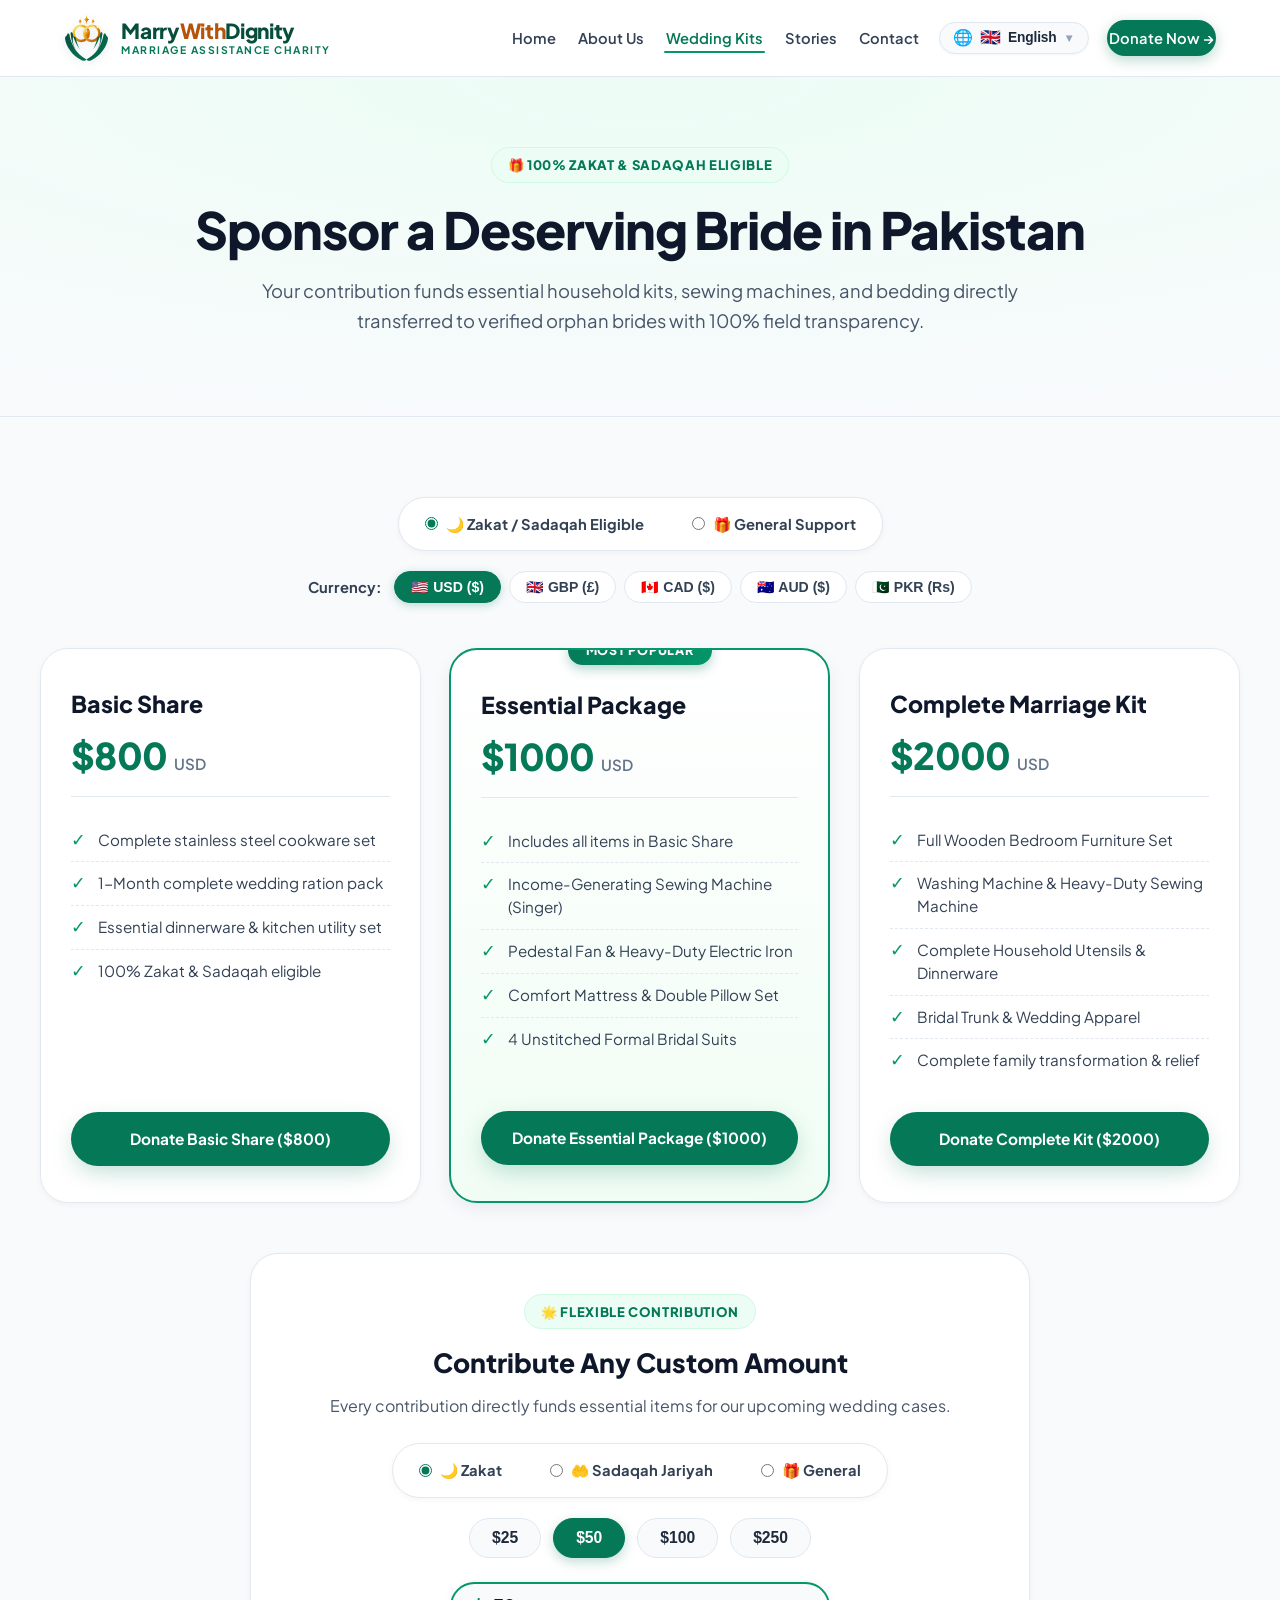
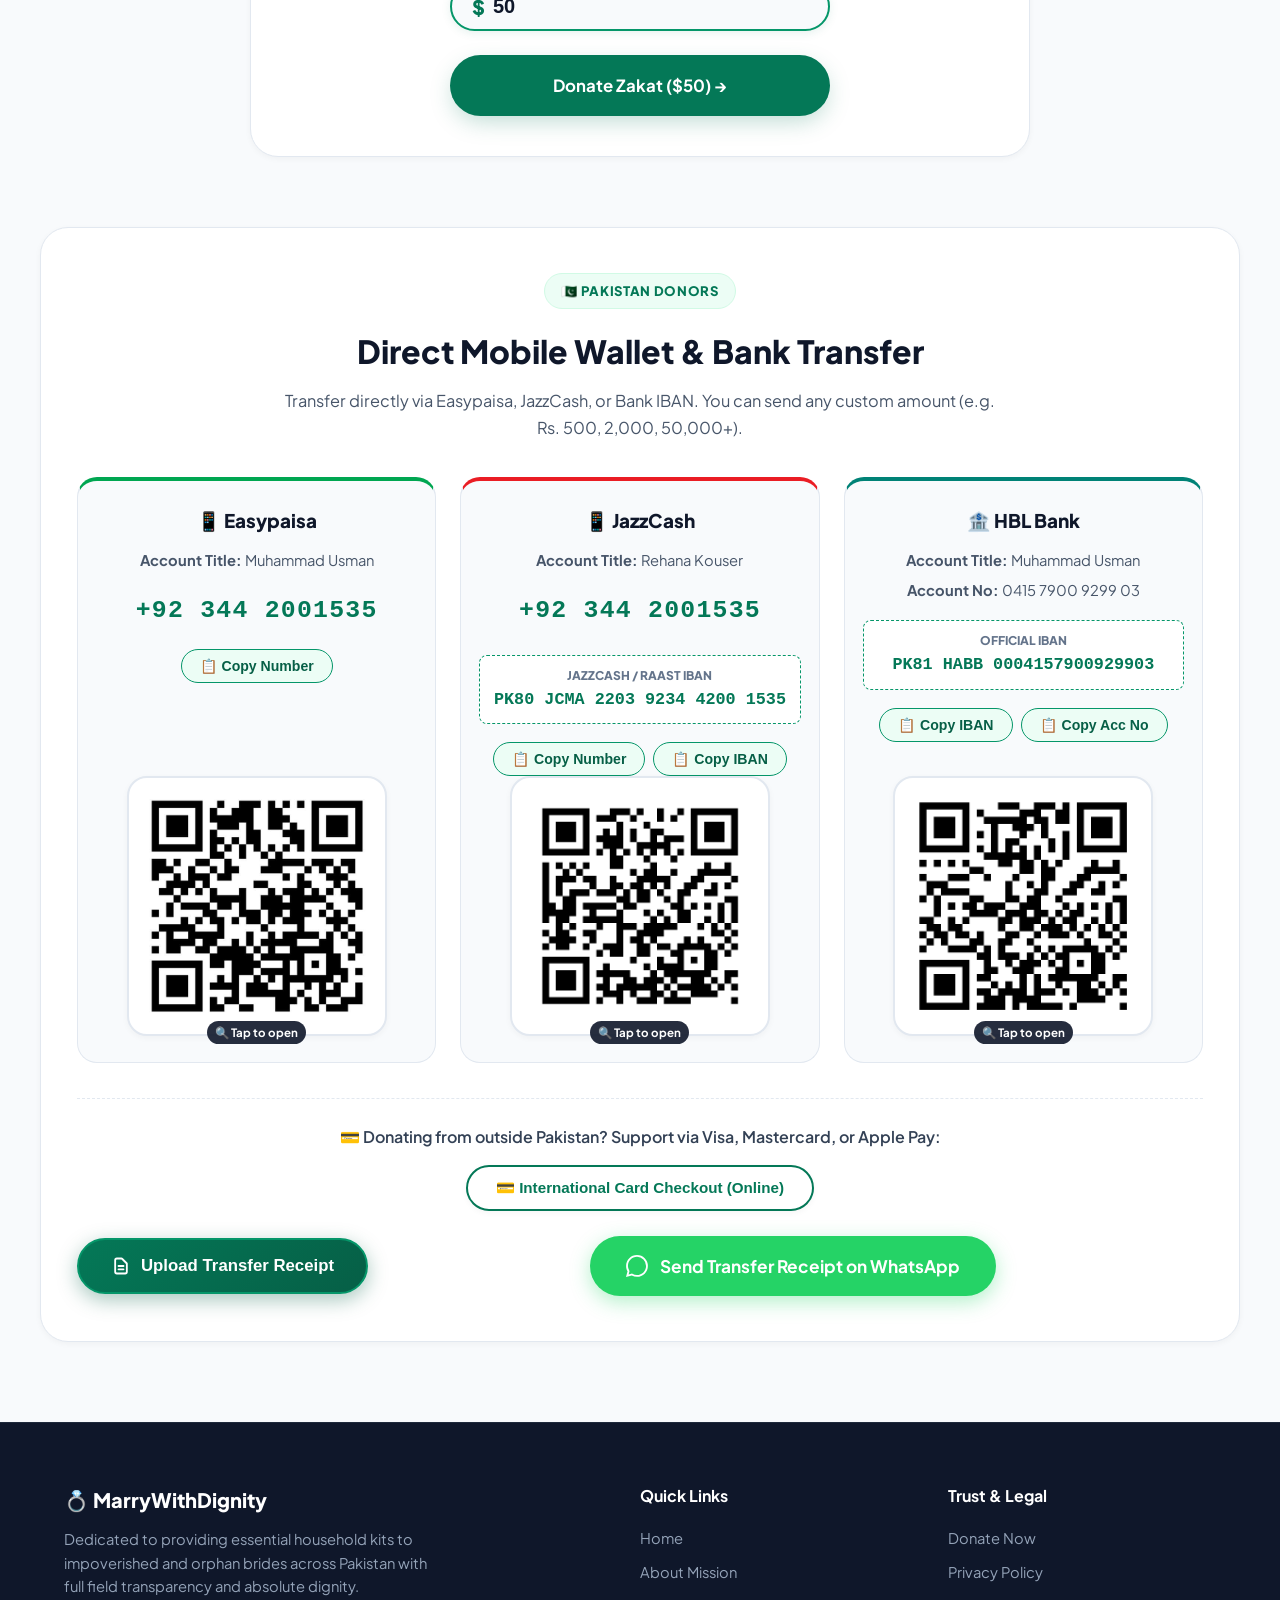
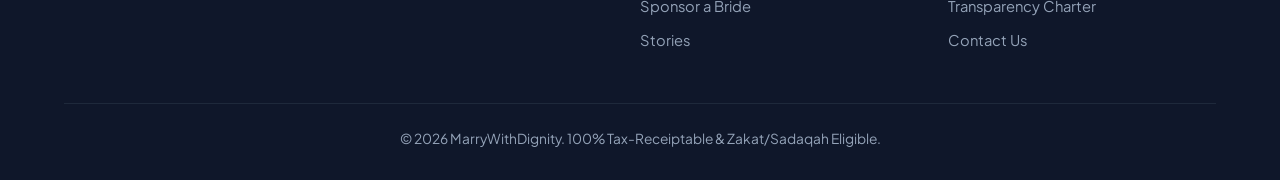
==== commit 6e82c835: "Add files via upload" ====
--- a/donate.html
+++ b/donate.html
@@ -5,7 +5,7 @@
   <meta name="viewport" content="width=device-width, initial-scale=1.0">
   <title>Donate &amp; Sponsor a Bride - MarryWithDignity (100% Zakat)</title>
   <meta name="description" content="Sponsor marriage kits for needy and orphan brides in Pakistan with MarryWithDignity. 100% Zakat &amp; Sadaqah eligible. Direct Easypaisa, JazzCash, HBL Bank, and International Card checkout.">
-  <link rel="canonical" href="https://marrywithdignity.org/donate.html">
+  <link rel="canonical" href="https://azka1535.github.io/marrywithdignity/donate.html">
 
   <!-- Favicon & Brand Icons -->
   <link rel="icon" type="image/svg+xml" href="favicon.svg">
@@ -854,6 +854,267 @@
       transform: rotate(90deg);
     }
 
+    /* RECEIPT UPLOAD MODAL & BUTTONS */
+    .receipt-actions-wrapper {
+      display: flex;
+      flex-wrap: wrap;
+      gap: 14px;
+      justify-content: center;
+      align-items: center;
+      margin-top: 10px;
+    }
+
+    .btn-receipt-upload {
+      display: inline-flex;
+      align-items: center;
+      justify-content: center;
+      gap: 10px;
+      background: linear-gradient(135deg, var(--primary-700), var(--primary-800));
+      color: var(--white) !important;
+      font-size: 1.05rem;
+      font-weight: 700;
+      padding: 16px 32px;
+      border-radius: var(--radius-full);
+      box-shadow: 0 6px 20px rgba(6, 95, 70, 0.35);
+      transition: all var(--transition-normal);
+      border: 2px solid var(--primary-600);
+      cursor: pointer;
+    }
+
+    .btn-receipt-upload:hover {
+      background: linear-gradient(135deg, var(--primary-800), #022c22);
+      transform: translateY(-2px);
+      box-shadow: 0 8px 25px rgba(6, 95, 70, 0.45);
+    }
+
+    .receipt-upload-modal-card {
+      max-width: 620px !important;
+      max-height: 90vh;
+      overflow-y: auto;
+      padding: 32px 28px !important;
+    }
+
+    .receipt-form-grid {
+      display: grid;
+      grid-template-columns: 1fr 1fr;
+      gap: 14px;
+      margin-top: 16px;
+      text-align: left;
+    }
+
+    .receipt-form-grid .full-col {
+      grid-column: 1 / -1;
+    }
+
+    .receipt-form-group {
+      display: flex;
+      flex-direction: column;
+      gap: 6px;
+    }
+
+    .receipt-form-group label {
+      font-size: 0.84rem;
+      font-weight: 700;
+      color: var(--slate-700);
+    }
+
+    .receipt-form-group label .req {
+      color: #dc2626;
+    }
+
+    .receipt-form-input, .receipt-form-select, .receipt-form-textarea {
+      width: 100%;
+      padding: 10px 14px;
+      border-radius: var(--radius-md);
+      border: 1.5px solid var(--slate-300);
+      background: var(--slate-50);
+      font-size: 0.95rem;
+      color: var(--slate-800);
+      transition: border-color 0.2s, box-shadow 0.2s;
+      box-sizing: border-box;
+      font-family: inherit;
+    }
+
+    .receipt-form-input:focus, .receipt-form-select:focus, .receipt-form-textarea:focus {
+      outline: none;
+      border-color: var(--primary-600);
+      background: var(--white);
+      box-shadow: 0 0 0 3px rgba(5, 150, 105, 0.15);
+    }
+
+    .amount-currency-wrapper {
+      display: flex;
+      gap: 8px;
+    }
+
+    .amount-currency-wrapper .receipt-form-input {
+      flex: 1;
+    }
+
+    .amount-currency-wrapper .receipt-currency-select {
+      width: 95px;
+      padding: 10px 8px;
+      border-radius: var(--radius-md);
+      border: 1.5px solid var(--slate-300);
+      background: var(--slate-50);
+      font-size: 0.92rem;
+      font-weight: 700;
+      color: var(--slate-800);
+    }
+
+    .receipt-dropzone {
+      border: 2px dashed var(--slate-300);
+      border-radius: var(--radius-lg);
+      padding: 18px 16px;
+      text-align: center;
+      background: var(--slate-50);
+      cursor: pointer;
+      transition: all 0.2s ease;
+      position: relative;
+    }
+
+    .receipt-dropzone:hover, .receipt-dropzone.dragover {
+      border-color: var(--primary-600);
+      background: #ecfdf5;
+    }
+
+    .receipt-dropzone input[type="file"] {
+      position: absolute;
+      top: 0;
+      left: 0;
+      width: 100%;
+      height: 100%;
+      opacity: 0;
+      cursor: pointer;
+    }
+
+    .receipt-file-preview {
+      display: none;
+      align-items: center;
+      justify-content: space-between;
+      gap: 12px;
+      background: #f0fdf4;
+      border: 1px solid #86efac;
+      padding: 10px 14px;
+      border-radius: var(--radius-md);
+      margin-top: 8px;
+      text-align: left;
+    }
+
+    .receipt-file-preview.active {
+      display: flex;
+    }
+
+    .receipt-preview-info {
+      display: flex;
+      align-items: center;
+      gap: 10px;
+      overflow: hidden;
+    }
+
+    .receipt-preview-thumb {
+      width: 42px;
+      height: 42px;
+      border-radius: 6px;
+      object-fit: cover;
+      background: #e2e8f0;
+      border: 1px solid #cbd5e1;
+      flex-shrink: 0;
+    }
+
+    .receipt-remove-file-btn {
+      background: #fee2e2;
+      color: #991b1b;
+      border: none;
+      border-radius: 50%;
+      width: 28px;
+      height: 28px;
+      display: flex;
+      align-items: center;
+      justify-content: center;
+      cursor: pointer;
+      font-weight: bold;
+      flex-shrink: 0;
+    }
+
+    .receipt-remove-file-btn:hover {
+      background: #fca5a5;
+    }
+
+    .receipt-error-banner {
+      display: none;
+      background: #fef2f2;
+      border: 1px solid #f87171;
+      color: #991b1b;
+      padding: 10px 14px;
+      border-radius: var(--radius-md);
+      font-size: 0.88rem;
+      margin-top: 12px;
+      text-align: left;
+    }
+
+    .receipt-btn-loader {
+      display: inline-block;
+      width: 18px;
+      height: 18px;
+      border: 2.5px solid rgba(255, 255, 255, 0.3);
+      border-radius: 50%;
+      border-top-color: #ffffff;
+      animation: receiptSpin 0.75s linear infinite;
+      vertical-align: middle;
+      margin-right: 8px;
+    }
+
+    @keyframes receiptSpin {
+      to { transform: rotate(360deg); }
+    }
+
+    .receipt-success-card {
+      text-align: center;
+      padding: 10px 0;
+    }
+
+    .receipt-success-icon {
+      width: 68px;
+      height: 68px;
+      background: #dcfce7;
+      color: #16a34a;
+      border-radius: 50%;
+      display: inline-flex;
+      align-items: center;
+      justify-content: center;
+      font-size: 2.2rem;
+      margin-bottom: 12px;
+      animation: scaleCheck 0.4s ease-out;
+    }
+
+    @keyframes scaleCheck {
+      0% { transform: scale(0.4); opacity: 0; }
+      80% { transform: scale(1.1); }
+      100% { transform: scale(1); opacity: 1; }
+    }
+
+    .receipt-details-table {
+      background: var(--slate-50);
+      border: 1px solid var(--slate-200);
+      border-radius: var(--radius-lg);
+      padding: 16px;
+      margin: 18px 0;
+      text-align: left;
+      font-size: 0.92rem;
+    }
+
+    .receipt-details-row {
+      display: flex;
+      justify-content: space-between;
+      padding: 6px 0;
+      border-bottom: 1px dashed var(--slate-200);
+    }
+
+    .receipt-details-row:last-child {
+      border-bottom: none;
+    }
+
     /* JUMBO FULLSCREEN QR MODAL */
     .qr-modal-jumbo {
       max-width: min(94vw, 560px) !important;
@@ -1409,8 +1670,14 @@
         </button>
       </div>
 
-      <!-- WHATSAPP RECEIPT BUTTON -->
-      <div style="text-align: center;">
+      <!-- RECEIPT SUBMISSION ACTIONS (UPLOAD RECEIPT MODAL & WHATSAPP) -->
+      <div class="receipt-actions-wrapper">
+        <button type="button" onclick="openReceiptModal()" class="btn-receipt-upload" id="openReceiptModalBtn">
+          <svg xmlns="http://www.w3.org/2000/svg" width="20" height="20" fill="none" viewBox="0 0 24 24" stroke="currentColor" stroke-width="2.2">
+            <path stroke-linecap="round" stroke-linejoin="round" d="M9 12h6m-6 4h6m2 5H7a2 2 0 01-2-2V5a2 2 0 012-2h5.586a1 1 0 01.707.293l5.414 5.414a1 1 0 01.293.707V19a2 2 0 01-2 2z" />
+          </svg>
+          <span>Upload Transfer Receipt</span>
+        </button>
         <a href="https://wa.me/923001801535?text=Assalam-o-Alaikum,%20I%20have%20sent%20a%20donation%20for%20MarryWithDignity.%20Here%20is%20my%20payment%20proof/receipt." target="_blank" rel="noopener noreferrer" class="whatsapp-btn">
           <svg xmlns="http://www.w3.org/2000/svg" width="22" height="22" fill="currentColor" viewBox="0 0 16 16">
             <path d="M13.601 2.326A7.854 7.854 0 0 0 7.994 0C3.627 0 .068 3.558.064 7.926c0 1.399.366 2.76 1.057 3.965L0 16l4.204-1.102a7.933 7.933 0 0 0 3.79.965h.004c4.368 0 7.926-3.558 7.93-7.93A7.898 7.898 0 0 0 13.6 2.326zM7.994 14.521a6.573 6.573 0 0 1-3.356-.92l-.24-.144-2.494.654.666-2.433-.156-.251a6.56 6.56 0 0 1-1.007-3.505c0-3.626 2.957-6.584 6.591-6.584a6.56 6.56 0 0 1 4.66 1.931 6.557 6.557 0 0 1 1.928 4.66c-.004 3.639-2.961 6.592-6.592 6.592z"/>
@@ -1421,6 +1688,200 @@
     </div>
 
   </main>
+
+  <!-- MODAL: UPLOAD DONATION RECEIPT & DETAILS -->
+  <div id="receiptUploadModal" class="modal-overlay" onclick="handleReceiptModalBackdrop(event)">
+    <div class="modal-card receipt-upload-modal-card">
+      <button type="button" class="modal-close" onclick="closeReceiptModal()" aria-label="Close modal">✕</button>
+
+      <!-- FORM VIEW -->
+      <div id="receiptFormContainer">
+        <div style="text-align: center; margin-bottom: 8px;">
+          <div style="display: inline-block; font-size: 0.78rem; font-weight: 800; background: #ecfdf5; color: var(--primary-700); padding: 4px 12px; border-radius: 9999px; margin-bottom: 6px; border: 1px solid #a7f3d0;">
+            🧾 DIRECT RECEIPT SUBMISSION
+          </div>
+          <div style="font-size: 1.35rem; font-weight: 800; color: var(--slate-900); margin-bottom: 4px;">
+            Upload Transfer Receipt
+          </div>
+          <p style="font-size: 0.9rem; color: var(--slate-600); margin-bottom: 0;">
+            Submit your bank, EasyPaisa, JazzCash, or wire transfer receipt to receive an official audit verification acknowledgment.
+          </p>
+        </div>
+
+        <form id="receiptUploadForm" onsubmit="submitDonationReceipt(event)" enctype="multipart/form-data">
+          <div class="receipt-form-grid">
+            
+            <!-- DONOR NAME -->
+            <div class="receipt-form-group">
+              <label for="receiptDonorName">Full Name <span class="req">*</span></label>
+              <input type="text" id="receiptDonorName" name="donorName" required placeholder="e.g. Tariq Mehmood" class="receipt-form-input">
+            </div>
+
+            <!-- PHONE / WHATSAPP -->
+            <div class="receipt-form-group">
+              <label for="receiptPhone">WhatsApp / Phone # <span class="req">*</span></label>
+              <input type="tel" id="receiptPhone" name="phone" required placeholder="e.g. +92 300 1234567" class="receipt-form-input">
+            </div>
+
+            <!-- EMAIL -->
+            <div class="receipt-form-group">
+              <label for="receiptEmail">Email Address <span style="color:var(--slate-500); font-weight:normal;">(for formal tax receipt)</span></label>
+              <input type="email" id="receiptEmail" name="email" placeholder="e.g. donor@example.com" class="receipt-form-input">
+            </div>
+
+            <!-- AMOUNT & CURRENCY -->
+            <div class="receipt-form-group">
+              <label for="receiptAmount">Donated Amount <span class="req">*</span></label>
+              <div class="amount-currency-wrapper">
+                <input type="number" id="receiptAmount" name="amount" min="1" step="any" required placeholder="e.g. 10000" class="receipt-form-input">
+                <select id="receiptCurrency" name="currency" class="receipt-currency-select">
+                  <option value="PKR" selected>PKR (Rs.)</option>
+                  <option value="USD">USD ($)</option>
+                  <option value="GBP">GBP (£)</option>
+                  <option value="EUR">EUR (€)</option>
+                  <option value="AED">AED</option>
+                  <option value="SAR">SAR</option>
+                  <option value="CAD">CAD</option>
+                </select>
+              </div>
+            </div>
+
+            <!-- PAYMENT CHANNEL -->
+            <div class="receipt-form-group">
+              <label for="receiptPaymentMethod">Transferred To Account <span class="req">*</span></label>
+              <select id="receiptPaymentMethod" name="paymentMethod" required class="receipt-form-select">
+                <option value="" disabled selected>-- Select Payment Method --</option>
+                <option value="EasyPaisa">EasyPaisa Mobile Wallet</option>
+                <option value="JazzCash">JazzCash Mobile Wallet</option>
+                <option value="Habib Bank Limited (HBL)">Habib Bank Limited - HBL (PKR)</option>
+                <option value="Meezan Bank">Meezan Bank Ltd (PKR)</option>
+                <option value="International Wire / Remittance">International Wire / Remittance</option>
+                <option value="Direct Online Card">Direct Online Card</option>
+                <option value="Other">Other Bank / Transfer Channel</option>
+              </select>
+            </div>
+
+            <!-- TRANSACTION REF / ID -->
+            <div class="receipt-form-group">
+              <label for="receiptTransactionId">Transaction ID / Ref #</label>
+              <input type="text" id="receiptTransactionId" name="transactionId" placeholder="e.g. 982348123 / Stan #" class="receipt-form-input">
+            </div>
+
+            <!-- CAUSE / PURPOSE -->
+            <div class="receipt-form-group full-col">
+              <label for="receiptCause">Donation Purpose / Cause <span class="req">*</span></label>
+              <select id="receiptCause" name="cause" required class="receipt-form-select">
+                <option value="Bride Dowry Essentials Kit">Bride Dowry Essentials Kit (PKR 35,000 / $125)</option>
+                <option value="Complete Bride Sponsorship">Complete Bride Sponsorship (PKR 125,000 / $450)</option>
+                <option value="100% Zakat on Marriage">100% Zakat on Marriage Fund</option>
+                <option value="General Sadaqah / Marriage Fund">General Sadaqah / Marriage Fund</option>
+                <option value="In Memory of Deceased / Isaal-e-Sawab">In Memory of Deceased / Isaal-e-Sawab</option>
+              </select>
+            </div>
+
+            <!-- FILE UPLOAD DROPZONE -->
+            <div class="receipt-form-group full-col">
+              <label>Receipt Screenshot / Payment Proof (Image or PDF) <span class="req">*</span></label>
+              <div class="receipt-dropzone" id="receiptDropzone">
+                <input type="file" id="receiptFileInput" name="receipt" accept="image/png,image/jpeg,image/webp,application/pdf" required onchange="handleReceiptFileChange(event)">
+                <div id="dropzonePrompt">
+                  <div style="font-size: 1.8rem; margin-bottom: 4px;">📁</div>
+                  <div style="font-weight: 700; color: var(--primary-800); font-size: 0.95rem;">
+                    Click to browse or drag &amp; drop receipt
+                  </div>
+                  <div style="font-size: 0.8rem; color: var(--slate-500); margin-top: 3px;">
+                    PNG, JPG, WEBP, or PDF (Max 10MB)
+                  </div>
+                </div>
+              </div>
+
+              <!-- FILE PREVIEW -->
+              <div id="receiptFilePreview" class="receipt-file-preview">
+                <div class="receipt-preview-info">
+                  <img id="receiptPreviewThumb" class="receipt-preview-thumb" src="" alt="Receipt Preview" style="display:none;">
+                  <div id="receiptPdfIcon" style="display:none; font-size: 1.6rem;">📄</div>
+                  <div>
+                    <div id="receiptFileName" style="font-weight: 700; font-size: 0.88rem; color: var(--slate-800); word-break: break-all;"></div>
+                    <div id="receiptFileSize" style="font-size: 0.78rem; color: var(--slate-500);"></div>
+                  </div>
+                </div>
+                <button type="button" class="receipt-remove-file-btn" onclick="clearReceiptFile()" title="Remove file">✕</button>
+              </div>
+            </div>
+
+            <!-- OPTIONAL NOTES -->
+            <div class="receipt-form-group full-col">
+              <label for="receiptNotes">Special Notes / Isaal-e-Sawab Name <span style="color:var(--slate-500); font-weight:normal;">(Optional)</span></label>
+              <textarea id="receiptNotes" name="notes" rows="2" placeholder="e.g. For Isaal-e-Sawab of Late Mother, special dua request, etc." class="receipt-form-textarea"></textarea>
+            </div>
+
+          </div>
+
+          <!-- ERROR BANNER -->
+          <div id="receiptErrorBanner" class="receipt-error-banner"></div>
+
+          <!-- SUBMIT BUTTON -->
+          <div style="margin-top: 20px;">
+            <button type="submit" id="receiptSubmitBtn" class="btn-primary" style="width: 100%; padding: 14px 20px; font-size: 1.05rem; justify-content: center;">
+              <span>📤 Submit Receipt &amp; Verification Details</span>
+            </button>
+          </div>
+
+          <div style="text-align: center; margin-top: 10px; font-size: 0.8rem; color: var(--slate-500);">
+            🔒 100% Confidential. Your data is securely routed to our audit and verification registry.
+          </div>
+        </form>
+      </div>
+
+      <!-- SUCCESS VIEW -->
+      <div id="receiptSuccessContainer" class="receipt-success-card" style="display: none;">
+        <div class="receipt-success-icon">✓</div>
+        <div style="font-size: 1.45rem; font-weight: 800; color: var(--slate-900); margin-bottom: 6px;">
+          Receipt Submitted Successfully!
+        </div>
+        <p style="font-size: 0.95rem; color: var(--slate-600); max-width: 460px; margin: 0 auto 16px auto; line-height: 1.5;">
+          <strong>Jazak Allahu Khairan!</strong> Your donation receipt has been recorded and submitted for audit verification.
+        </p>
+
+        <div class="receipt-details-table">
+          <div class="receipt-details-row">
+            <span style="color: var(--slate-600);">Tracking / Ref ID:</span>
+            <strong id="successRecId" style="color: var(--primary-700); font-family: monospace; font-size: 1rem;">MWD-REC-2026</strong>
+          </div>
+          <div class="receipt-details-row">
+            <span style="color: var(--slate-600);">Donor Name:</span>
+            <strong id="successRecDonor" style="color: var(--slate-900);">-</strong>
+          </div>
+          <div class="receipt-details-row">
+            <span style="color: var(--slate-600);">Amount:</span>
+            <strong id="successRecAmount" style="color: #047857; font-size: 1.05rem;">-</strong>
+          </div>
+          <div class="receipt-details-row">
+            <span style="color: var(--slate-600);">Channel / Account:</span>
+            <strong id="successRecMethod" style="color: var(--slate-800);">-</strong>
+          </div>
+          <div class="receipt-details-row">
+            <span style="color: var(--slate-600);">Purpose:</span>
+            <strong id="successRecCause" style="color: var(--slate-800);">-</strong>
+          </div>
+          <div class="receipt-details-row">
+            <span style="color: var(--slate-600);">Status:</span>
+            <strong style="color: #059669;">✅ Queued for Audit Verification</strong>
+          </div>
+        </div>
+
+        <div style="display: flex; flex-direction: column; gap: 10px; margin-top: 18px;">
+          <a id="successWhatsAppShareBtn" href="#" target="_blank" rel="noopener noreferrer" class="whatsapp-btn" style="width: 100%; box-sizing: border-box; justify-content: center; font-size: 0.95rem; padding: 12px 20px;">
+            <span>💬 Send Confirmation Copy on WhatsApp →</span>
+          </a>
+          <button type="button" onclick="resetAndCloseReceiptModal()" class="btn-secondary" style="width: 100%; padding: 12px; font-size: 0.95rem; justify-content: center;">
+            ✕ Close Window
+          </button>
+        </div>
+      </div>
+
+    </div>
+  </div>
 
   <!-- MODAL: INTERNATIONAL CARD & REMITTANCE CHECKOUT -->
   <div id="cardModal" class="modal-overlay" onclick="handleCardModalBackdrop(event)">
@@ -1966,11 +2427,228 @@
       copyToClipboard(currentQrRaw, btn);
     }
 
+    // --- RECEIPT UPLOAD MODAL LOGIC ---
+    function openReceiptModal() {
+      const modal = document.getElementById('receiptUploadModal');
+      if (modal) {
+        modal.classList.add('active');
+        document.body.style.overflow = 'hidden';
+        setTimeout(() => {
+          const nameInput = document.getElementById('receiptDonorName');
+          if (nameInput) nameInput.focus();
+        }, 100);
+      }
+    }
+
+    function closeReceiptModal() {
+      const modal = document.getElementById('receiptUploadModal');
+      if (modal) {
+        modal.classList.remove('active');
+        document.body.style.overflow = '';
+      }
+    }
+
+    function handleReceiptModalBackdrop(e) {
+      if (e.target.id === 'receiptUploadModal') {
+        closeReceiptModal();
+      }
+    }
+
+    function handleReceiptFileChange(e) {
+      const file = e.target.files && e.target.files[0];
+      const previewBox = document.getElementById('receiptFilePreview');
+      const thumb = document.getElementById('receiptPreviewThumb');
+      const pdfIcon = document.getElementById('receiptPdfIcon');
+      const nameEl = document.getElementById('receiptFileName');
+      const sizeEl = document.getElementById('receiptFileSize');
+      const errorBanner = document.getElementById('receiptErrorBanner');
+
+      if (errorBanner) errorBanner.style.display = 'none';
+
+      if (!file) {
+        if (previewBox) previewBox.classList.remove('active');
+        return;
+      }
+
+      // Check max size: 10MB
+      if (file.size > 10 * 1024 * 1024) {
+        if (errorBanner) {
+          errorBanner.textContent = 'File size exceeds 10MB limit. Please upload a smaller receipt screenshot or PDF.';
+          errorBanner.style.display = 'block';
+        }
+        clearReceiptFile();
+        return;
+      }
+
+      if (nameEl) nameEl.textContent = file.name;
+      if (sizeEl) sizeEl.textContent = (file.size / (1024 * 1024)).toFixed(2) + ' MB';
+
+      if (file.type.startsWith('image/')) {
+        const reader = new FileReader();
+        reader.onload = function(evt) {
+          if (thumb) {
+            thumb.src = evt.target.result;
+            thumb.style.display = 'block';
+          }
+          if (pdfIcon) pdfIcon.style.display = 'none';
+        };
+        reader.readAsDataURL(file);
+      } else {
+        if (thumb) thumb.style.display = 'none';
+        if (pdfIcon) pdfIcon.style.display = 'block';
+      }
+
+      if (previewBox) previewBox.classList.add('active');
+    }
+
+    function clearReceiptFile() {
+      const fileInput = document.getElementById('receiptFileInput');
+      const previewBox = document.getElementById('receiptFilePreview');
+      const thumb = document.getElementById('receiptPreviewThumb');
+      if (fileInput) fileInput.value = '';
+      if (thumb) thumb.src = '';
+      if (previewBox) previewBox.classList.remove('active');
+    }
+
+    async function submitDonationReceipt(e) {
+      e.preventDefault();
+      const form = document.getElementById('receiptUploadForm');
+      const submitBtn = document.getElementById('receiptSubmitBtn');
+      const errorBanner = document.getElementById('receiptErrorBanner');
+      const fileInput = document.getElementById('receiptFileInput');
+
+      if (errorBanner) errorBanner.style.display = 'none';
+
+      if (!fileInput || !fileInput.files || fileInput.files.length === 0) {
+        if (errorBanner) {
+          errorBanner.textContent = 'Please attach your transfer receipt screenshot or PDF proof.';
+          errorBanner.style.display = 'block';
+        }
+        return;
+      }
+
+      const donorName = document.getElementById('receiptDonorName')?.value || '';
+      const phone = document.getElementById('receiptPhone')?.value || '';
+      const email = document.getElementById('receiptEmail')?.value || '';
+      const amount = document.getElementById('receiptAmount')?.value || '';
+      const currency = document.getElementById('receiptCurrency')?.value || 'PKR';
+      const paymentMethod = document.getElementById('receiptPaymentMethod')?.value || '';
+      const cause = document.getElementById('receiptCause')?.value || '';
+      const transactionId = document.getElementById('receiptTransactionId')?.value || '';
+      const notes = document.getElementById('receiptNotes')?.value || '';
+
+      // Show Loading Spinner State
+      if (submitBtn) {
+        submitBtn.disabled = true;
+        submitBtn.innerHTML = `
+          <span class="receipt-btn-loader"></span>
+          <span>Saving to Database &amp; Verifying... Please wait</span>
+        `;
+      }
+
+      const trackingId = 'MWD-REC-' + Math.floor(100000 + Math.random() * 900000);
+
+      try {
+        // 1. Upload receipt to Supabase bucket 'receipts' & Insert into `donations` table
+        const receiptFile = fileInput && fileInput.files && fileInput.files[0] ? fileInput.files[0] : null;
+        if (window.MWD_SUPABASE && typeof window.MWD_SUPABASE.submitDonationToSupabase === 'function') {
+          await window.MWD_SUPABASE.submitDonationToSupabase({
+            donorName,
+            phone,
+            email,
+            amount,
+            currency,
+            paymentMethod,
+            transactionId: transactionId || trackingId,
+            donationType: cause,
+            notes,
+            trackingId
+          }, receiptFile);
+        }
+
+        // 2. Call backend /api/donations/submit-receipt if active
+        const formData = new FormData(form);
+        await fetch('/api/donations/submit-receipt', {
+          method: 'POST',
+          body: formData
+        }).catch(() => {});
+
+        // 3. Display Success View
+        showReceiptSuccess({
+          donorName,
+          amount,
+          currency,
+          paymentMethod,
+          cause,
+          transactionId: transactionId || trackingId,
+          trackingId
+        });
+
+      } catch (err) {
+        console.warn('Submission notice:', err);
+        showReceiptSuccess({
+          donorName,
+          amount,
+          currency,
+          paymentMethod,
+          cause,
+          transactionId: transactionId || trackingId,
+          trackingId
+        });
+      }
+    }
+
+    function showReceiptSuccess(details) {
+      const formContainer = document.getElementById('receiptFormContainer');
+      const successContainer = document.getElementById('receiptSuccessContainer');
+      const submitBtn = document.getElementById('receiptSubmitBtn');
+
+      if (submitBtn) {
+        submitBtn.disabled = false;
+        submitBtn.innerHTML = `<span>📤 Submit Receipt &amp; Verification Details</span>`;
+      }
+
+      const recId = details.trackingId || ('MWD-REC-' + Math.floor(100000 + Math.random() * 900000));
+      
+      document.getElementById('successRecId').textContent = recId;
+      document.getElementById('successRecDonor').textContent = details.donorName || '-';
+      document.getElementById('successRecAmount').textContent = `${details.currency || 'PKR'} ${Number(details.amount || 0).toLocaleString()}`;
+      document.getElementById('successRecMethod').textContent = details.paymentMethod || '-';
+      document.getElementById('successRecCause').textContent = details.cause || '-';
+
+      // Set pre-filled WhatsApp message
+      const waBtn = document.getElementById('successWhatsAppShareBtn');
+      if (waBtn) {
+        const text = encodeURIComponent(`Assalam-o-Alaikum, I have submitted my donation receipt online on MarryWithDignity.\n\nTracking ID: ${recId}\nDonor: ${details.donorName}\nAmount: ${details.currency} ${details.amount}\nChannel: ${details.paymentMethod}\nPurpose: ${details.cause}\n\nPlease confirm receipt verification.`);
+        waBtn.href = `https://wa.me/923001801535?text=${text}`;
+      }
+
+      if (formContainer) formContainer.style.display = 'none';
+      if (successContainer) successContainer.style.display = 'block';
+    }
+
+    function resetAndCloseReceiptModal() {
+      const form = document.getElementById('receiptUploadForm');
+      if (form) form.reset();
+      clearReceiptFile();
+
+      const formContainer = document.getElementById('receiptFormContainer');
+      const successContainer = document.getElementById('receiptSuccessContainer');
+      const errorBanner = document.getElementById('receiptErrorBanner');
+
+      if (errorBanner) errorBanner.style.display = 'none';
+      if (formContainer) formContainer.style.display = 'block';
+      if (successContainer) successContainer.style.display = 'none';
+
+      closeReceiptModal();
+    }
+
     // Close modals on Escape key
     document.addEventListener('keydown', function(e) {
       if (e.key === 'Escape') {
         closeQrModal();
         if (typeof closeCardModal === 'function') closeCardModal();
+        if (typeof closeReceiptModal === 'function') closeReceiptModal();
       }
     });
 
@@ -2002,6 +2680,8 @@
       }
     });
   </script>
+  <script src="https://cdn.jsdelivr.net/npm/@supabase/supabase-js@2"></script>
+  <script src="assets/supabase-client.js"></script>
   <script src="assets/language.js"></script>
   <script src="assets/rareui.js"></script>
 </body>
